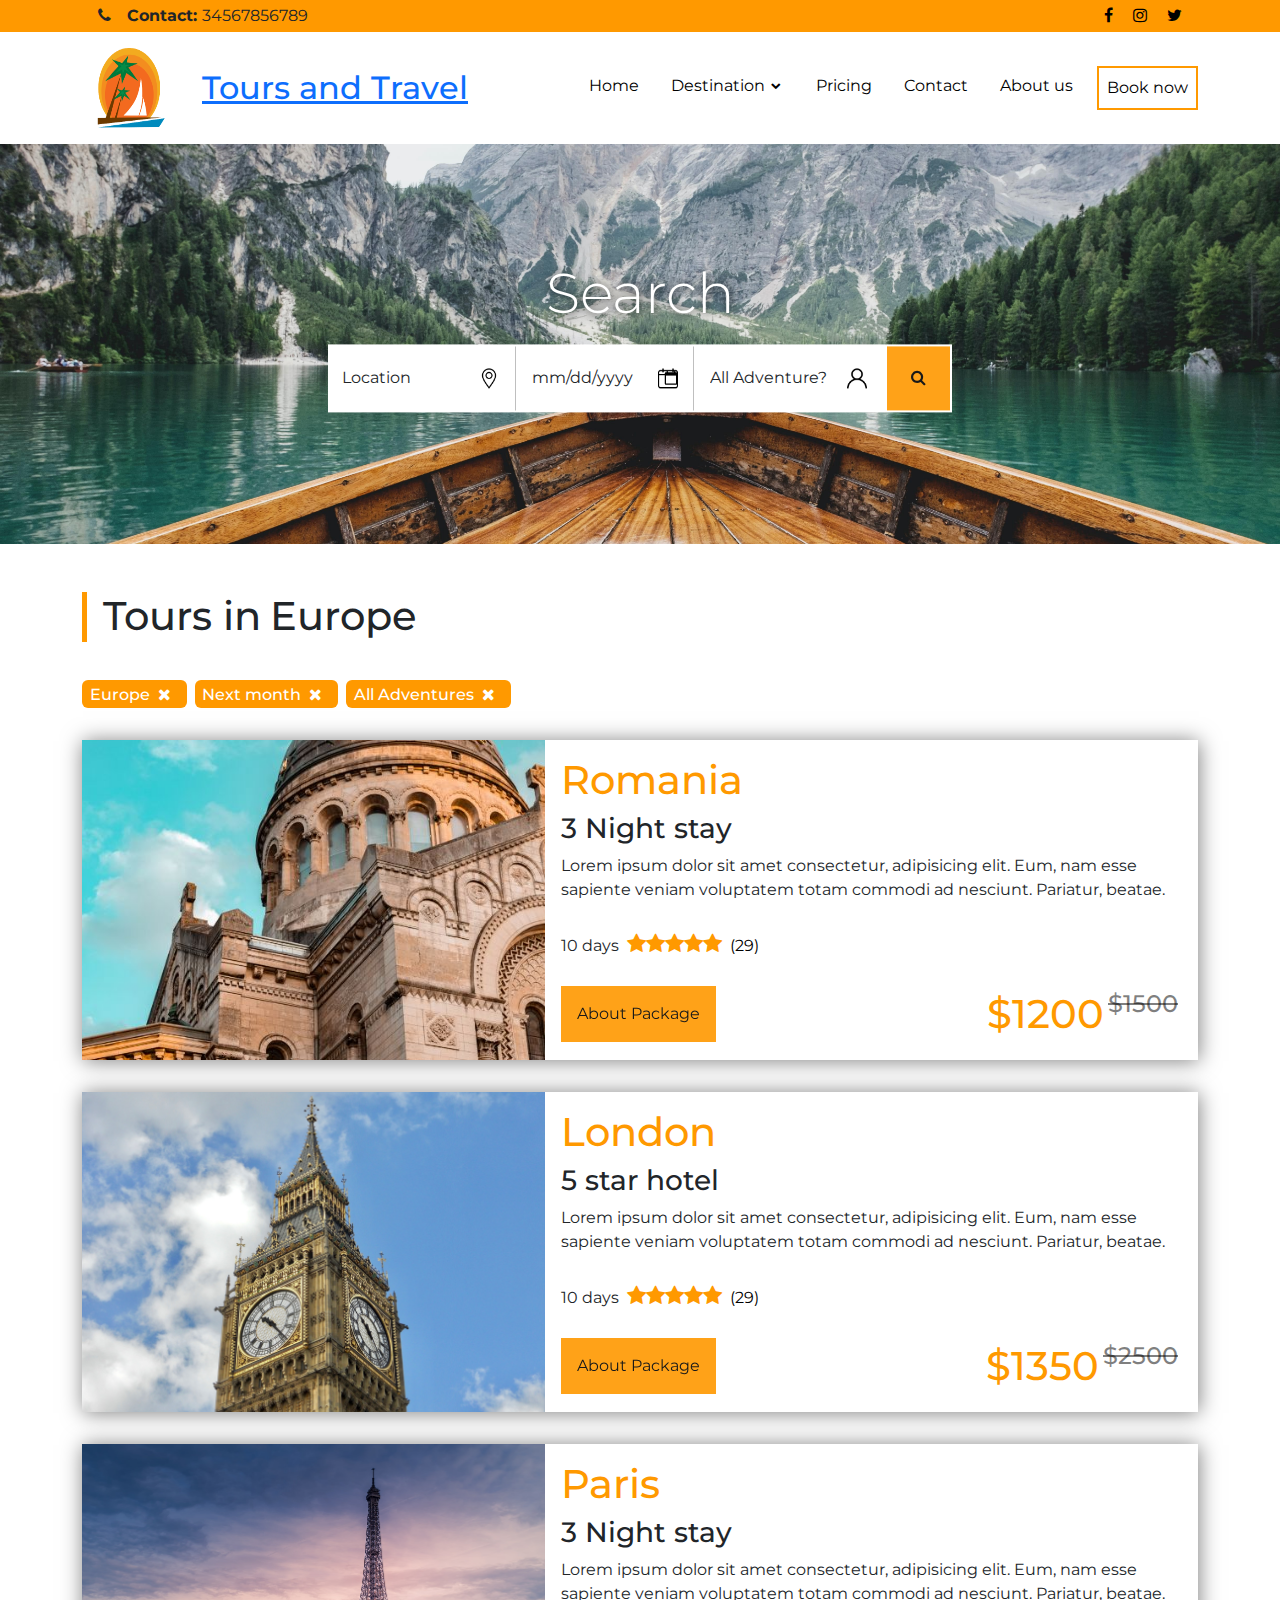
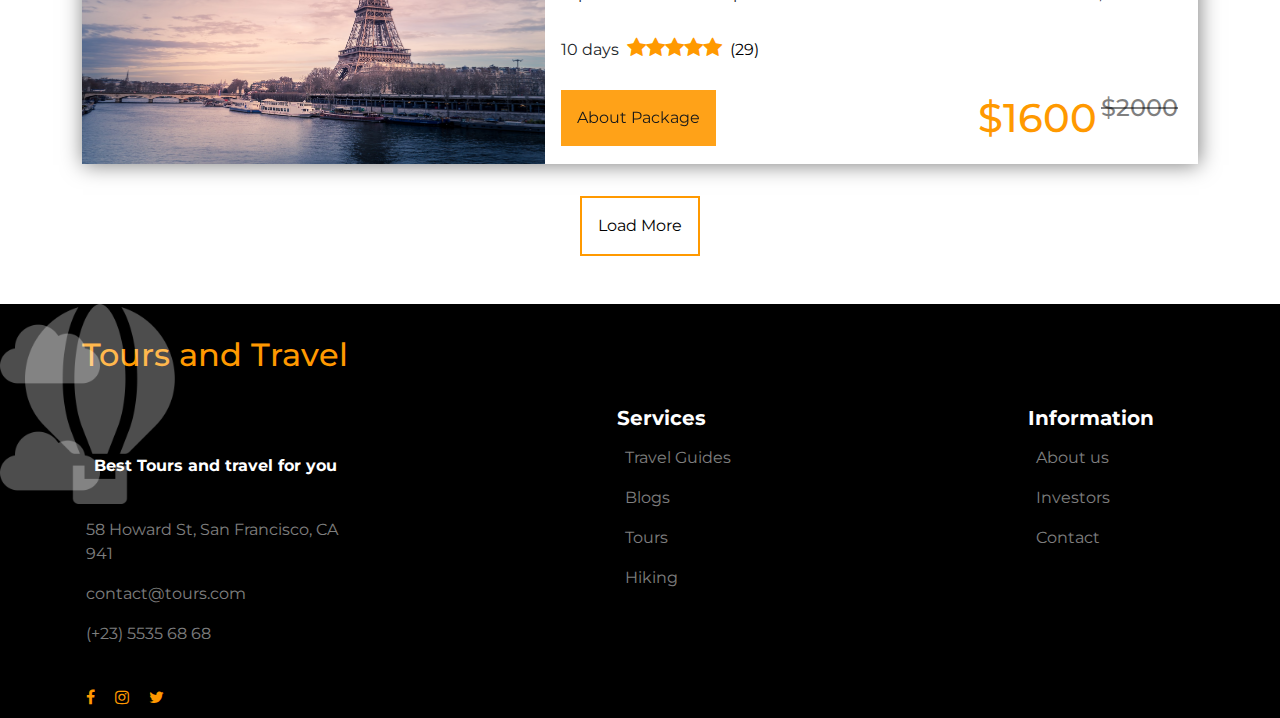
==== all-package.html @ d63fd233 "added all packages page" ====
<!DOCTYPE html>
<html lang="en">

    <head>
        <meta charset="UTF-8">
        <meta http-equiv="X-UA-Compatible" content="IE=edge">
        <meta name="viewport" content="width=device-width, initial-scale=1.0">
        <title>Tours and travel</title>
        <link rel="icon" type="favicon" href="./Images/Flaticons/tours.png">
        <link rel="stylesheet"
             href="https://cdnjs.cloudflare.com/ajax/libs/font-awesome/6.2.0/css/all.min.css"/>
        <!-- owl carousel css link -->
            <link rel="stylesheet" href="./external-libs/owl.carousel.min.css">
        <!-- owl carousel theme.css link -->
        <link rel="stylesheet" href="./external-libs/owl.theme.default.min.css">
        <script
            src="https://cdnjs.cloudflare.com/ajax/libs/jquery/3.6.1/jquery.min.js"></script>
        <script
            src="https://cdnjs.cloudflare.com/ajax/libs/OwlCarousel2/2.3.4/owl.carousel.min.js"
            integrity="sha512-bPs7Ae6pVvhOSiIcyUClR7/q2OAsRiovw4vAkX+zJbw3ShAeeqezq50RIIcIURq7Oa20rW2n2q+fyXBNcU9lrw=="
            crossorigin="anonymous"></script>
        <!-- Bootstrap -->
        <link
            href="https://cdn.jsdelivr.net/npm/bootstrap@5.1.3/dist/css/bootstrap.min.css"
            rel="stylesheet">
        <script
            src="https://cdn.jsdelivr.net/npm/bootstrap@5.1.3/dist/js/bootstrap.bundle.min.js"></script>
        <!-- Animate.css -->
        <link rel="stylesheet"
            href="https://cdnjs.cloudflare.com/ajax/libs/animate.css/4.1.1/animate.min.css"
            />
        <!-- CSS -->
        <link rel="stylesheet" href="style.css">
        <!-- JS -->
        <script defer src="js/app.js"></script>
        <script defer src="./js/animation-on-scroll.js"></script>
        <script defer src="./js/owl-carousel.js"></script>
    </head>

<body>
    

    <div class="banner">
        <div class="container p-1 ">
            <div class="d-flex justify-content-between ps-3 pe-3 ">
                <div class="d-flex">
                    <div class="alert_icon ps-2 pe-3 ">
                        <i class="fa fa-phone "></i>
                    </div>
                    <div><strong>Contact: </strong>34567856789</div>
                </div>
                <div class="social-icons">
                    <a href="#" class="fa fa-facebook"></a>
                    <a href="#" class="fa fa-instagram"></a>
                    <a href="#" class="fa fa-twitter"></a>
                </div>
            </div>
        </div>
    </div>
    
    <div class="container navigation">
        <nav class="navbar navbar-expand-lg navbar-light">

            <div class="navbar-brand mt-lg-0  d-flex ">
                <img src="./Images/Flaticons/tours.png" alt="" >
                <h2 class=" d-sm-block d-none m-4"><a href="./index.html" class="link">Tours and Travel</a></h2>
            </div>
            <button type="button" data-bs-toggle="collapse"
                data-bs-target="#navbarNav" class="Navbartoggler border-0
                bg-white m-3 me-0 d-block d-lg-none"
                aria-controls="navbarNav" aria-expanded="false"
                aria-label="Toggle navigation"><span
                    class="navbar-toggler-icon"></span></button>

            <div class="collapse navbar-collapse ms-4" id="navbarNav">
                <ul class="navbar-nav ">
                    <li class="nav-item ms-3 "><a href="index.html" class="
                            nav-link text-black ">Home</a></li>
                    <li class="nav-item ms-3 dropdown">
                        <a href="#" class=" nav-link text-black
                            dropdown-toggle" id="navbarDropdown"
                            role="button" data-bs-toggle="dropdown"
                            aria-expanded="false">Destination</a>
                        <ul class="dropdown-menu"
                            aria-labelledby="navbarDropdown">
                            <li><a href="#" class="dropdown-item">About</a></li>
                            <li><a href="#" class="dropdown-item">Services</a></li>
                            <li><a href="#" class="dropdown-item">Search</a></li>
                        </ul>
                    </li>
                    <li class="nav-item ms-3 "><a href="#" class=" nav-link
                            text-black ">Pricing</a></li>
                    <li class="nav-item ms-3"><a href="#" class=" nav-link
                            text-black ">Contact</a></li>
                    <li class="nav-item ms-3"><a href="#" class=" nav-link
                            text-black ">About us</a></li>
                    <li>
                        <button class="nav-item button-bordered button p-2 ms-3
                            d-lg-block d-none "> Book
                            now</button>
                    </li>
                </ul>
            </div>

        </nav>
    </div>


    <div class="hero-image package-search hover-line-item">
        <img src="./Images/Places/Asia-thai-lake.jpg" alt="">
        <div class="hero-text-wrapper country-title ">
            <h4 class="hero-text display-4 text-hover-line text-white text-center">Search</h4>
            <div class="search-box-wrapper  ms-2 me-2">
                <form>
                    <div class="form-group d-flex justify-content-center flex-column flex-md-row">
                        <select class="form-select form-control" type="text" name="location" id="location" placeholder="Where?"required>
                            <option value="1">Location</option>
                            <option value="2">Europe</option>
                            <option value="3">Asia</option>
                            <option value="4">North America</option>
                            <option value="5">South America</option>
                        </select>
                        <input type="date" name="tour-date" id="input\u\1-\u\1" class="form-control" value="" required="required" min="2022-10-17">
                        <select class="form-control form-select" name="tour-type" id="search-tour-type" required>
                           
                                <option value="1">All Adventure?</option>
                                <option value="2">Urban Tour</option>
                                <option value="3">Hiking</option>
                                <option value="4">Historic</option>
                            
                        </select>
                        <button title type="submit" class="button-simple"><i class="fa fa-search" aria-hidden="true"></i></button>
                    </div>
                </form>
            </div>
        </div>

    </div>

    <div class="section container">
            <div class="section-heading-wrapper justify-content-start">
                <div class="line"></div>
                <h1 class="text-start">Tours in&MediumSpace;<h1 id="location">Europe</h1></h1>
            </div>
            <div class="tags filters d-flex flex-sm-row justify-content-start gap-2 flex-column">
                <span class="badge d-flex">
                    <h6 class="mb-0">Europe</h6>
                    <button><i class="fa fa-close" aria-hidden="true"></i></button>
                </span>
                <span class="badge d-flex">
                    <h6 class="mb-0">Next month</h6>
                    <button><i class="fa fa-close" aria-hidden="true"></i></button>
                </span>
                <span class="badge d-flex" >
                    <h6 class="mb-0" >All Adventures</h6>
                    <button ><i class="fa fa-close" aria-hidden="true"></i></button>
                </span>
            </div>

            <div class="packages-list">
                <div class="package">
                    <div class="row ">
                        <div class="col-lg-5 img-wrapper">
                            <img src="./Images/Places/cathedral.jpg" alt="">
                        </div>
                        <div class="col-lg-7 d-flex justify-content-between flex-column search-package-content">

                                <h1 class="package-title">Romania</h1>
                                <h3 class="package-subheading">3 Night stay</h3>
                                <p class="package-text">Lorem ipsum dolor sit amet consectetur, adipisicing elit. Eum, nam esse sapiente
                                    veniam voluptatem totam commodi ad nesciunt. Pariatur, beatae.</p>

                                <div class="mt-3 d-flex align-baseline search-package-rating ">
                                    <p class="package-duration me-1">10 days</p>
                                    <div class="ms-1 stars text d-flex">
                                        <i class="fa fa-star " aria-hidden="true"></i>
                                        <i class="fa fa-star" aria-hidden="true"></i>
                                        <i class="fa fa-star" aria-hidden="true"></i>
                                        <i class="fa fa-star" aria-hidden="true"></i>
                                        <i class="fa fa-star" aria-hidden="true"></i>
                                        <p class="text-black ms-2">(29)</p>
                                    </div>
                                </div>

                                

                                <div class="d-flex justify-content-lg-between  align-items-center justify-content-center flex-column-reverse flex-lg-row">
                                    <button class="button-simple"><a   class="text-decoration-none text-black ">About Package</a></button>
                                    <div class="d-flex me-lg-3 price">
                                        <h1 class="package-price mt-3 mb-3">$1200</h1>
                                        <h4 class="package-old-price mt-3 mb-3 text-decoration-line-through ps-1 text-black-50 ">$1500</h4>
                                    </div>
                                </div>
            
                        </div>
                    </div>
                </div>
                <div class="package">
                    <div class="row">
                        <div class="col-lg-5 img-wrapper">
                            <img src="./Images/Places/big-ben (1).jpg" alt="">
                        </div>
                        <div class="col-lg-7 d-flex justify-content-between flex-column search-package-content">

                                <h1 class="package-title">London</h1>
                                <h3 class="package-subheading">5 star hotel</h3>
                                <p class="package-text">Lorem ipsum dolor sit amet consectetur, adipisicing elit. Eum, nam esse sapiente
                                    veniam voluptatem totam commodi ad nesciunt. Pariatur, beatae.</p>

                                <div class="mt-3 d-flex align-baseline search-package-rating">
                                    <p class="package-duration me-1">10 days</p>
                                    <div class="ms-1 stars text d-flex">
                                        <i class="fa fa-star " aria-hidden="true"></i>
                                        <i class="fa fa-star" aria-hidden="true"></i>
                                        <i class="fa fa-star" aria-hidden="true"></i>
                                        <i class="fa fa-star" aria-hidden="true"></i>
                                        <i class="fa fa-star" aria-hidden="true"></i>
                                        <p class="text-black ms-2">(29)</p>
                                    </div>
                                </div>

                                

                                <div class="d-flex justify-content-lg-between  align-items-center justify-content-center flex-column-reverse flex-lg-row">
                                    <button class="button-simple"><a   class="text-decoration-none text-black ">About Package</a></button>
                                    <div class="d-flex me-lg-3 price">
                                        <h1 class="package-price mt-3 mb-3">$1350</h1>
                                        <h4 class="package-old-price mt-3 mb-3 text-decoration-line-through ps-1 text-black-50 ">$2500</h4>
                                    </div>
                                </div>
                        </div>
                    </div>
                </div>
                <div class="package  ">
                    <div class="row">
                        <div class="col-lg-5 img-wrapper">
                            <img src="./Images/Places/paris.jpg" alt="">
                        </div>
                        <div class="col-lg-7 d-flex justify-content-between flex-column search-package-content">

                                <h1 class="package-title">Paris</h1>
                                <h3 class="package-subheading">3 Night stay</h3>
                                <p class="package-text">Lorem ipsum dolor sit amet consectetur, adipisicing elit. Eum, nam esse sapiente
                                    veniam voluptatem totam commodi ad nesciunt. Pariatur, beatae.</p>

                                <div class="mt-3 d-flex align-baseline search-package-rating">
                                    <p class="package-duration me-1">10 days</p>
                                    <div class="ms-1 stars text d-flex">
                                        <i class="fa fa-star " aria-hidden="true"></i>
                                        <i class="fa fa-star" aria-hidden="true"></i>
                                        <i class="fa fa-star" aria-hidden="true"></i>
                                        <i class="fa fa-star" aria-hidden="true"></i>
                                        <i class="fa fa-star" aria-hidden="true"></i>
                                        <p class="text-black ms-2">(29)</p>
                                    </div>
                                </div>

                                

                                
                                <div class="d-flex justify-content-lg-between  align-items-center justify-content-center flex-column-reverse flex-lg-row">
                                    <button class="button-simple"><a   class="text-decoration-none text-black ">About Package</a></button>
                                    <div class="d-flex me-lg-3 price">
                                        <h1 class="package-price mt-3 mb-3">$1600</h1>
                                        <h4 class="package-old-price mt-3 mb-3 text-decoration-line-through ps-1 text-black-50 ">$2000</h4>
                                    </div>
                                </div>
            
                        </div>
                    </div>
                </div>
            </div>

            <div class="d-flex justify-content-center"><button class="button-bordered p-3">Load More</button></div>
    </div>


    <div class="footer bg-black anim-holder">
        <img src="./Images/Flaticons/air-balloon.png" alt="" class="anim ballon">
        <img src="./Images/Flaticons/cloud.png" alt="" class="anim cloud-1">
        <img src="./Images/Flaticons/cloud.png" alt="" class="anim cloud-2">
        <div class="container">
            <div class="mt-lg-0 mt-4 d-flex p-3 ps-0">
                <h2 class=" website-title m-3 ms-0">Tours and Travel</h2>
            </div>
            <div>
                <div class="row justify-content-between ">
                    <div class="col-lg-3 p-2">
                        <img src="./img/flaticons/logo_light_.png" alt="">
                        <p class="text-white pt-3 ps-3"><strong>Best Tours and travel for you</strong></p>
                        <div class="pt-3 pb-3">
                            <ul>
                                <li class="contact-info text-white-50">58 Howard St, San Francisco, CA 941</li>
                                <li class="contact-info text-white-50">contact@tours.com</li>
                                <li class="contact-info text-white-50">(+23) 5535 68 68</li>
                            </ul>
                        </div>
                        <div class="social-icons">
                            <a href="#" class="fa fa-facebook"></a>
                            <a href="#" class="fa fa-instagram"></a>
                            <a href="#" class="fa fa-twitter"></a>
                        </div>
                    </div>
                    <div class="col-lg-2 text-white-50 ps-lg-4 pe-lg-3">

                        <h5 class="text-white list-1-title"><strong>Services</strong></h5>

                        <ul class="list-1">
                            <li>Travel Guides</li>
                            <li>Blogs</li>
                            <li>Tours</li>
                            <li>Hiking</li>
                        </ul>
                    </div>
                    <div class="col-lg-2 text-white-50 ps-lg-2 pe-lg-4 ">

                        <h5 class="text-white list-title"><strong>Information</strong></h5>
                        <li>About us</li>
                        <li>Investors</li>
                        <li>Contact</li>
                    </div>
                </div>

            </div>
        </div>
    </div>

</body>
</html>
---- style.css ----
@import url("https://cdnjs.cloudflare.com/ajax/libs/font-awesome/6.1.1/css/all.min.css");
@import url(https://cdnjs.cloudflare.com/ajax/libs/font-awesome/4.6.3/css/font-awesome.css);
@import url('https://fonts.googleapis.com/css2?family=Montserrat:ital,wght@0,100;0,200;0,300;0,500;0,600;0,700;0,800;0,900;1,100;1,200;1,300;1,400;1,500;1,600;1,700;1,800;1,900&display=swap');



:root {
    --main-color: #FF9900;
    --background-color: white;
    --accent-color: white;
    --shadow: rgba(0, 0, 0, 0.3);
    --box-shadow: rgba(0, 0, 0, 0.5);
    --secondary-color: #D9D9D9;
    --main-color-50: rgba(255, 153, 0, 0.5);
}

html {
    scroll-behavior: smooth;
    overflow-x: hidden;
}

body {
    background-color: var(--background-color);
    font-family: 'Montserrat';
    overflow-x: hidden;
}

body::-webkit-scrollbar {
    width: 0.50rem;

}

body::-webkit-scrollbar-track {
    background-color: rgb(48, 48, 48);
}

body::-webkit-scrollbar-thumb {
    background-color: var(--main-color);

}

/***** Animation on load *****/
@media(prefers-reduced-motion) {
    .show {
        animation: none;
    }
}

.hidden:not(.show) {
    opacity: 0;

}

.show {
    transition: opacity 1s linear;
    opacity: 1;
}

.show.fadeInLeft {
    animation: fadeInLeft 1s;
}

.show.fadeInRight {
    animation: fadeInRight 1s;
}

.show.fadeInUp {
    animation: fadeInUp 1s;
}

.show.fadeInDown {
    animation: fadeInDown 1s;
}


.delay-1 {
    animation-delay: 200ms !important;
}

.delay-2 {
    animation-delay: 400ms !important;
}

/***** End Animation on load *****/
/***** Multipurpose *****/

.hover-line-item .line {
    margin-right: 1rem;
    margin-inline: 0px;
    margin-right: 100%;
    height: 5px;
    background-color: var(--main-color);

}

.text-hover-line {

    text-shadow: 1px 1px 10px black;
    cursor: pointer;
}

.text-hover-line a {
    text-decoration: none;
    color: var(--accent-color);
}

.hover-line-item:hover .text-hover-line {
    text-shadow: none;
}

.hover-line-item:hover .line {
    animation: hover-line .5s ease-in-out 0s 1 forwards;
}



@keyframes hover-line {
    0% {
        margin-inline: 100%;
    }

    100% {
        margin-inline: 20%;
    }

}

.section {
    margin-bottom: 2rem;
    padding-top: 1rem;
    padding-bottom: 1rem;
}

.bg-second {
    background-color: var(--secondary-color);
}

.button-bordered {
    border-color: var(--main-color);
    border-style: solid;
    background-color: var(--background-color);
}

.button-bordered:hover {
    background-color: var(--main-color);
    box-shadow: 1px 1px 1px black;
    transition: all 50ms ease-in-out;
}

.button-bordered:active {
    box-shadow: none;
    transform: translate(1px, 1px);
}

.button-simple {
    padding: 1rem;
    border: none;
    background-color: var(--main-color);
    opacity: 0.9;
}

.button-simple:hover {
    transition: all 50ms ease-in-out;
    opacity: 1;
}

.button-simple:active {
    transform: translate(0px, 1px);
}
.button-simple.disabled:active{
    transform: none;
}
.button-simple.disabled{
    background-color: var(--main-color-50);
    cursor:auto;
}
.section-heading-wrapper {
    display: flex;
    padding: 1rem;
    margin: 1rem;
}

.section-heading-wrapper>.line {
    margin-right: 1rem;
    width: 5px;
    height: 50px;
    background-color: var(--main-color);

}

.section-heading-wrapper {
    padding-left: 0px;
    margin-left: 0px;
}

/***** End Multipurpose *****/

/***** Banner *****/
.banner {
    background-color: var(--main-color);
}

.banner p , .fa{
    cursor: pointer;
    margin-bottom: 0px;
}
.link{
    cursor: pointer;
    
}


.social-icons .fa {
    color: black;
    text-decoration: none;
    margin-inline: .5rem;
}

/***** End Banner *****/

/***** Navbar *****/

.navbar-brand img {
    width: 6rem;
}

.navbar-nav .active {
    color: var(--main-color) !important;
    font-weight: 600;
}


.navbar-nav .nav-item:hover:not(.active):not(.button) a{
    text-decoration: underline var(--main-color) 2px;
    font-weight: 600;
    text-decoration-color: var(--main-color);

}

.navbar-collapse {
    flex-grow: 0;
}

.navbar {
    justify-content: space-between;
}

.dropdown-toggle:hover .dropdown-menu {
    display: inline !important;
}

.dropdown-toggle::after {
    content: '\f078' !important;
    font: normal normal normal 10px/1 FontAwesome;
    border-top: none !important;
}

.dropdown-menu {
    border: white;
}

/***** End Navbar *****/

/***** Header Carousel *****/

.dropdown-menu {
    border-radius: 0px;
    box-shadow: 1px 1px 10px rgba(0, 0, 0, 0.322);
}

.testimonials .carousel-inner img,
.Header .carousel-item img {
    height: 360px;
    object-fit: cover;
    width: 100%;
}

.carousel-caption {
    text-shadow: 1px 1px 10px black;
}

.Header .carousel-indicators {
    justify-content: start;
}

.carousel-indicators button {
    width: 10px !important;
    height: 10px !important;
    border-radius: 50%;
}

.Carousel .carousel-caption {
    right: 0;
    bottom: 0;
    left: 0;
    top: 50%;
    transform: translateY(-50%);
}

.scroll-down {
    right: 0;
    bottom: 0;
    left: 0;
    animation: slideOutDown 1s infinite alternate;
    cursor: pointer;
}

.carousel-caption a {
    color: white;
    text-decoration: none;
}

/***** End Header Carousel *****/

/***** Gallery *****/

.Gallery .grid.wrapper {
    display: grid;
    grid-template-columns: 2fr, 1fr, 1fr;
    grid-template-rows: 2fr, 1fr, 1fr;
    grid-template-areas: "Content1 Content3 Content2"
        "Content1 Content4 Content4";
    gap: .5em;

}

.grid.wrapper .grid-item {
    position: relative;
    background-repeat: no-repeat;
    background-size: cover;
    background-position: center;
    background-blend-mode: normal;

}

.grid.wrapper .grid-item .text-hover-line {
    margin: auto;
    color: white;
}

.grid.wrapper .grid-item:hover {
    box-shadow: 1px 1px 10px var(--shadow);
    background-image: linear-gradient(to top, transparent, black);
}


.grid.wrapper .grid-item:nth-child(1) {
    height: 30rem;
    background-image: url(./Images/Places/usa-liberty.jpg);
    grid-area: Content1;
}

.grid.wrapper .grid-item:nth-child(1):hover {
    background-image: linear-gradient(to bottom, transparent, black), url(./Images/Places/usa-liberty.jpg);
}

.grid.wrapper .grid-item:nth-child(2) {
    background-image: url(./Images/Places/europe-netherlands.jpg);
    grid-area: Content2;
}

.grid.wrapper .grid-item:nth-child(2):hover {
    background-image: linear-gradient(to bottom, transparent, black), url(./Images/Places/europe-netherlands.jpg);
}

.grid.wrapper .grid-item:nth-child(3) {
    background-image: url(./Images/Places/china.jpg);
    grid-area: Content3;
}

.grid.wrapper .grid-item:nth-child(3):hover {
    background-image: linear-gradient(to bottom, transparent, black), url(./Images/Places/china.jpg);
}

.grid.wrapper .grid-item:nth-child(4) {
    background-image: url(./Images/Places/egypt-giza.jpg);
    grid-area: Content4;
}

.grid.wrapper .grid-item:nth-child(4):hover {
    background-image: linear-gradient(to bottom, transparent, black), url(./Images/Places/egypt-giza.jpg);
}

@media (max-width : 600px) {
    .grid.wrapper {
        grid-template-areas: "Content1"
            "Content2"
            "Content3"
            "Content4" !important;
    }

    .grid.wrapper .grid-item {
        height: 20rem;
    }
}

/***** End Gallery *****/

/***** Customer Service *****/
.customer-support {
    position: relative;
}

.persons-images .img-wrapper img {
    border-radius: 50%;
    width: 100px;
    height: 100px;
    filter: grayscale(100%);
    box-shadow: 1px 1px 10px var(--shadow);
    object-fit: cover;
}

.persons-images .img-wrapper:nth-child(1) {
    left: 0px;
}

.persons-images .img-wrapper:nth-child(2) {
    left: 60px;
}

.persons-images .img-wrapper:nth-child(3) {
    left: 120px;
}

.persons-images .img-wrapper:nth-child(4) {
    left: 180px;
}

.persons-images {
    height: 130px;
}

.r-wrapper {
    left: 35%;
}

@media (max-width:500px) {
    .r-wrapper {
        left: 0%;
    }
}

.customer-support .image-wrapper img {
    position: absolute;
    width: inherit;
    height: 100px;
    opacity: 0.5;
    bottom: 0;
    animation: train-anim 10s infinite;
}


@keyframes train-anim {

    0% {
        left: 0%;
    }

    100% {
        left: 100%;
    }

}

/***** End Customer Service *****/

/***** testimonials *****/

.testimonials .carousel-item.active {
    display: flex;
    justify-content: center;
    padding: auto;
}

.testimonials .carousel-caption {
    position: initial;
    margin-top: auto;
    margin-bottom: auto;
    padding-top: 3rem;

}

.testimonials .carousel-caption h5 {
    padding-inline: 10rem;
    margin: auto;
    text-align: center;
    text-shadow: none;
    color: black;
    font-weight: 300;
}

.testimonials .carousel-caption h4 {
    color: black;
    margin: 1rem;
    font-weight: normal;
    text-shadow: none;
}

.testimonials .carousel-caption .tour-name {
    color: var(--main-color);
    margin: 1rem;
    font-weight: normal;
}

@media (max-width:600px) {
    .testimonials .carousel-caption h5 {
        padding-inline: 1rem;
    }

    .testimonials .carousel-caption .tour-name {

        text-shadow: 1px 1px 10px var(--shadow);
    }
}

.testimonials .carousel-inner {
    background-image: url(./Images/Places/mountains.jpg), linear-gradient(to top, transparent 1%, var(--background-color) 80%);
    position: relative;
    background-repeat: no-repeat;
    background-size: cover;
    background-position: center;
    height: 30rem;
    background-blend-mode: color;

}

.testimonials .carousel-control-prev .fa,
.testimonials .carousel-control-next .fa {
    color: var(--main-color) !important;
    font-size: 50px;
    opacity: 0.7;
}

.testimonials .carousel-control-prev .fa:hover,
.testimonials .carousel-control-next .fa:hover {
    opacity: 1;
}

/***** End testimonials *****/

/***** Qualities *****/
.Qualities img {
    margin: 1rem;
    width: 70px;
    height: inherit;
}

.Qualities .item:hover h5 {
    color: var(--main-color);
}

.Qualities .item:hover img {
    scale: 1.2;
}

.Qualities .text-wrapper h5 {
    font-weight: 600;
}

/***** End Qualities *****/


/***** Points *****/

.points .sub-image img {
    width: 20rem;
    height: inherit;
}

.points .offering-points li {
    list-style-type: none;
    margin-top: .5em;
    margin-bottom: .5em;
}

.offering-points div {
    display: flex;
    flex-direction: row;
}

.points .offering-points li:hover {
    color: var(--main-color);
}

.points .offering-points .fa {
    color: var(--main-color);
    padding: 1rem;
    padding-inline: .5rem;


}

.points .column-wrapper .grid-item {
    margin-inline: 2rem;
    margin: .5rem;
    padding: 1rem;
    height: 15rem;
    width: auto;
    position: relative;
    background-repeat: no-repeat;
    background-size: cover;
    background-position: center;
    color: white;
}

.points .column-wrapper .grid-item:hover {
    box-shadow: 1px 1px 10px var(--box-shadow);
    background-position: center;
    background-size: cover;
}

.points .column-wrapper .grid-item:nth-child(1) {
    background-image: url(./Images/Places/hiking-mountains.jpg);
}

.points .column-wrapper .grid-item:nth-child(1):hover {
    background-image: linear-gradient(to bottom, transparent, black), url(./Images/Places/hiking-mountains.jpg);
}

.points .column-wrapper .grid-item:nth-child(2) {
    background-image: url(./Images/Places/urban-city.jpg);
}

.points .column-wrapper .grid-item:nth-child(2):hover {
    background-image: linear-gradient(to bottom, transparent, black), url(./Images/Places/urban-city.jpg);
}


/***** End Points  *****/

/***** Newsletter *****/

.newsletter {
    position: relative;
}

.newsletter .email-form {
    padding: 1rem;
    border: white;
    border-radius: 0px;
}

.newsletter .button-simple {
    padding: .5rem;
}

.newsletter .image-wrapper img {
    position: absolute;
    width: 50px;
    height: 50px;
    opacity: 0.5;
    animation: plane-anim 10s forwards infinite;
    rotate: -20deg;
}

@keyframes plane-anim {
    0% {
        top: 70%;
        left: 0%;
    }

    100% {
        top: 0%;
        left: 100%;
    }
}

/***** End Newsletter *****/

/***** carousel-1 *****/
.carousel-stage {
    overflow: hidden;
}

.owl-one .item {
    background-color: #FF9900;
    height: 25rem;
    margin: 1rem;
    background-position: center;
    background-repeat: no-repeat;
    background-size: cover;
    color: white;

}

.owl-one .item .text-wrapper {
    margin: auto 0;
    padding: 1rem;
}

.owl-one .item:hover {
    box-shadow: 1px 1px 10px var(--box-shadow);
}


.owl-one .item {
    background-size: 0%, cover;
}

.owl-one .item:hover {
    background-size: cover, cover;
}

.owl-one .item.one {
    background-image: linear-gradient(to bottom, transparent, black), url(./Images/Places/india-tajmahal.jpg);
}

.owl-one .item.two {
    background-image: linear-gradient(to bottom, transparent, black), url(./Images/Places/turkey-hagia-sophia.jpg);
}

.owl-one .item.three {
    background-image: linear-gradient(to bottom, transparent, black), url(./Images/Places/big-ben.jpg);
}

.owl-one .item.four {
    background-image: linear-gradient(to bottom, transparent, black), url(./Images/Places/Hawaii.jpg);
}

.owl-nav {
    display: flex;
    justify-content: center;
}

.owl-carousel .owl-nav .owl-prev,
.owl-next {
    border: 2px solid var(--main-color) !important;
    margin: 1rem !important;
    width: 60px;
    height: fit-content;
    opacity: 0.9 !important;
    width: 4.5rem !important;
    padding-bottom: .5em !important;
}

.owl-nav span {
    font-size: 40px;
    color: var(--main-color);
}


.owl-next:hover,
.owl-prev:hover {
    background-color: var(--main-color) !important;
    transition: all 50ms ease-in-out;
    opacity: 1 !important;
    box-shadow: 1px 1px 5px var(--box-shadow);
}

.owl-next:hover span,
.owl-prev:hover span {
    color: white !important;
}

.owl-next:active,
.owl-prev:active {
    transform: translate(0px, 1px);
    box-shadow: none;
}


/***** End carousel-1 *****/


/***** footer *****/
.footer {
    position: relative;
    overflow: hidden;
}

.footer .website-title,
.footer .social-icons .fa {
    color: var(--main-color) !important;
}

.footer li {
    padding: .5rem;
    list-style: none outside;
}

.footer ul {
    padding-left: 0px;
}

.footer li:hover {
    color: var(--main-color);
}

.footer .anim {
    position: absolute;
    filter: invert(100%);
    opacity: 0.3;
    z-index: 100;
    width: 100px;
}

.footer .cloud-1 {
    bottom: 50%;
    animation: cloud 30s linear infinite forwards;
}

.footer .cloud-2 {
    animation: cloud 30s linear infinite reverse;
}

.footer .ballon {
    width: 200px;
    animation: ballon linear 30s infinite forwards;
}


@keyframes ballon {
    0% {
        top: 110%;
    }

    100% {
        top: -50%;
    }
}

@keyframes cloud {
    0% {
        left: -10%;
    }

    100% {
        left: 110%;
    }
}

.anim-holder {
    overflow: hidden;
}

.form-control:focus , .form-check-input:focus  {
    border-color: var(--main-color);
    box-shadow: 0 0 0 .25rem var(--main-color-50);
}
.form-check-input:checked {
    background-color:var(--main-color);
    border-color: var(--main-color);
  }

.list-1 li:hover .list-1-title {
    text-decoration: underline var(--main-color);
}

/***** End footer *****/
@media screen and (width >=768px) {
    .Header .carousel-item img {
        height: 500px;
        object-fit: cover;
    }
}

/***** page-country *****/
.hero-image {
    position: relative;
    width: auto;
    height: 250px;
}

@media (max-width: 500px) {
    .hero-image {
        height: max-content;
    }
}

.hero-image img {
    width: 100%;
    height: 100%;
    object-fit: cover;
    box-shadow: 0px 0px 200px rgb(0, 0, 0, 0.9) inset;
    border: none;
}

.hero-text-wrapper {
    position: absolute;
    top: 50%;
    left: 50%;
    transform: translate(-50%, -50%);
    margin: auto;
    color: white;
}

.hover-line-item:hover .hero-text {
    text-shadow: 1px 1px 10px black;
}

.country-gallery .carousel-item img {
    width: 300px;
    height: 500px;
    object-fit: cover;
}

.travelling-types .grid-wrapper {
    display: grid;
    gap: 1rem;
    grid-template-areas: "Content1 Content3 Content4"
        "Content2 Content3 Content4";
    grid-template-columns: 1.3fr 1fr 1fr;
}

.travelling-types .grid-wrapper .grid-item {
    background-color: #FF9900;
    background-size: 0%, cover;
    background-position: center;

}

.travelling-types .grid-wrapper .grid-item:hover {
    box-shadow: 1px 1px 10px var(--box-shadow);
    background-size: cover, cover;
}

.travelling-types .grid-wrapper .grid-item:nth-child(1) {
    background-image: linear-gradient(to bottom, transparent, black), url(./Images/Places/hiking-mountains.jpg);
    grid-area: Content1;
}

.travelling-types .grid-wrapper .grid-item:nth-child(2) {
    background-image: linear-gradient(to bottom, transparent, black), url(./Images/Places/urban-city-2.jpg);
    grid-area: Content2;
}

.travelling-types .grid-wrapper .grid-item:nth-child(3) {
    background-image: linear-gradient(to bottom, transparent, black), url(./Images/Places/people-walking.jpg);
    grid-area: Content3;
}

.travelling-types .grid-wrapper .grid-item:nth-child(4) {
    background-image: linear-gradient(to bottom, transparent, black), url(./Images/Places/greece-bulding.jpg);
    grid-area: Content4;
    height: 30rem;
}


@media (max-width:1000px) {
    .travelling-types .grid-wrapper {
        grid-template-areas: "Content1"
            "Content2"
            "Content3"
            "Content4";
        grid-template-columns: auto;
    }

    .travelling-types .grid-wrapper .grid-item {
        height: 20rem;
    }
}


.packages .package {
    background-color: #FF9900;
    width: 18rem;
    height: 20rem;
    position: relative;
    color: white;
    background-size: 0%, cover;
    background-position: center;

}

.packages .package .package-inner {
    position: relative;
    overflow: hidden;
    width: 100%;
    height: 100%;
}

.packages .text {
    text-shadow: 1px 1px 10px black;
}


.packages .package.one {
    background-image: linear-gradient(to bottom, transparent, black), url(./Images/Places/hotel-lobby.jpg);
}

.packages .package.two {
    background-image: linear-gradient(to bottom, transparent, black), url(./Images/Places/hotel-lobby-2.jpg);
}

.packages .package.three {
    background-image: linear-gradient(to bottom, transparent, black), url(./Images/Places/usa-images/huper-by-joshua-earle-lWYUA42UmL8-unsplash.jpg);
}

.packages .package:hover {
    box-shadow: 1px 1px 10px var(--box-shadow);
    background-size: cover, cover;
}

.package .price {
    color: white;
    transition: color 1s;
}

.stars {
    color: var(--main-color);
}


@media (hover:hover) {
    .packages .package:hover .package-content {
        margin-top: 40% !important;
        transition: all 1s;
    }

    .package .package-content {
        position: absolute;
        margin-top: 65% !important;
        transition: all 1s;
    }

}


.package .package-content {
    position: absolute;
    margin-top: 40%;
    transition: all 1s;
}


.packages .package:hover .price {
    color: var(--main-color);
    transition: color 1s;
}


.package .badge {
    position: absolute;
    background-color: var(--main-color);
    left: 85%;
    top: -3%;
}

.package:hover .badge {
    box-shadow: 1px 1px 10px var(--box-shadow);
}

.badge{
    background-color: var(--main-color);
    color: white;
}
.link a {
    color: white;
    text-decoration: none;
}




/***** End page-country *****/

/***** page-package *****/
.package-title {
    color: var(--main-color);
}

.package-header .tag-holder .badge {
    background-color: var(--secondary-color) !important;
}

.stars .fa {
    width: max-content;
    height: min-content;
    font-size: 1.3rem;
}

.mapouter,
.gmap_canvas {
    width: 100% !important;
}

.package-gallery .carousel.slide {
    height: 100%;
}

.package-gallery .carousel-item img {
    height: 30rem;
    object-fit: cover;
}


.accordion .card {
    margin: 1rem;
    background-color: var(--background-color);
    border: none;
    border-bottom: 2px solid var(--main-color);

}


.accordion .card .card-header {
    border: none;
}

.accordion .card .card-header .btn:focus {
    box-shadow: none;
}


.popular-places .item.one {
    background-image: linear-gradient(to bottom, transparent, black), url(./Images/Places/usa-images/grand\ canyon.jpg);
}

.popular-places .item.two {
    background-image: linear-gradient(to bottom, transparent, black), url(./Images/Places/usa-images/honollulu.jpg);
}

.popular-places .item.three {
    background-image: linear-gradient(to bottom, transparent, black), url(./Images/Places/usa-images/mavi.jpg);
}

.popular-places .item.four {
    background-image: linear-gradient(to bottom, transparent, black), url(./Images/Places/usa-images/yellow\ stone\ park.jpg);
}

.popular-places .text-hover-line {
    margin-top: auto !important;
    margin-bottom: 0 !important;

}

.popup {
    display: none;
    position: fixed;
    left: 50%;
    top: 40%;
    transform: translate(-50%, -50%);
    z-index: 200;
    width: 90%;
    height: max-content;
    overflow: auto;
    background-color: var(--main-color-50);
    opacity: 1;
    overflow: hidden;
}

.loading-bg {
    opacity: 0.8;
    background-color: white;
    position: fixed;
    width: 100%;
    height: 100%;
    top: 0;
    left: 0;
    display: none;
    z-index: 100;
}

#body {
    height: 100%;
    overflow: hidden;
}

.close-popupbutton {
    margin-inline: 2rem;
    color:white;
    font-size: 2rem;
    background-color: rgb(255, 255, 255 , 0);
    border: 0px solid black;
    opacity: 1;
}

.close-popupbutton:active {
    color: var(--main-color);
}

.popup .img-wrapper {
    object-fit: cover;
    height: 200%;
}

.popup .img-wrapper img {
    width: 100%;
    object-fit: cover;
}

.places-popup-title {
    margin: 1rem;
    margin-left: 0rem;
}


/***** End page-package *****/


/***** Booking *****/
.heading .text-wrapper h1 {
    margin: 1rem;
    margin-bottom: 0rem;
    text-shadow: none;
}


 .form-group{
    margin-block: 1rem;
 }

.form-group input , .form-group select , .form-group textarea{
    border-radius: 0px !important;
    border: none;
    margin-inline: 2px;
}


.popup2{
    display:none;
    position: fixed;
    top: 50%;
    left:50%;
    transform: translate(-50% , -50%);
    width: 90%;
    height: 90%;
    z-index:200;
    background-color: var(--main-color-50);
    overflow-y: scroll;
    overflow-x: hidden;
}



/***** End Booking *****/

/***** search page *****/
.search-box-wrapper .form-control{
    margin:2px;
    height: 4rem;
    border-right: rgb(128, 128, 128 , 0.5) solid 1px;
    background-size: 20px;
    background-repeat: no-repeat;
    background-position: 90% ;

}

.search-box-wrapper .form-control:nth-child(1){
    background-image: url(./Images/Flaticons/location.png);
}

.search-box-wrapper .form-control:nth-child(2){
    background-image: url(./Images/Flaticons/calendar.png);
}

.search-box-wrapper .form-control:nth-child(3){
    background-image: url(./Images/Flaticons/user.png);
}

.search-box-wrapper .form-control:focus{
    border-color:none;
    box-shadow: none;
  }

.search-box-wrapper{
    background-color: white;
}
.search-box-wrapper button{
    margin:2px;
    height: 4rem;
    width: 10rem;
}

.search-box-wrapper select[name = "tour-type"]{
    border-right: none;
}

.badge{
    background-color: var(--main-color);
    color: white;
    width: max-content;
}

.badge .fa{
    font-size: medium;
    padding-inline: 2px;
    margin-bottom: none ;
    color: white;
}

.badge button{
    background-color: var(--main-color);
    border:solid 0px;
}

.badge a{
    text-decoration: none;
}



.packages-list .package{
    margin-block: 2rem;
    height: 20rem;
    box-shadow: 1px 1px 20px var(--box-shadow);
    overflow: hidden;
}
.packages-list .package .img-wrapper img{
    object-fit: cover;
    width: 100%;
    height: 20rem;
    padding: 0px;
    
}

.packages-list .package .row{
    height: 20rem;
}
@media (max-width:768px){
    .search-box-wrapper .form-control{
        border: none;
        width: 15rem;
    }
    .search-box-wrapper button{
        width: 15rem;
    }

}
@media (max-width:1000px){
    .packages-list .package .img-wrapper img{
        height: 10rem;
    }
    .packages-list .package{
        height: max-content;
    }

    .packages-list .package .row{
        height: max-content;
    }
    .search-package-content{
       text-align: center;
    
    }
    
    .search-package-rating{
        align-self: center;
    }

    .packages-list .package button{
      width: 50%;
    }
    
}

.search-package-content{
    padding: 1rem;

}
.packages-list .package button , .packages-list .package .price{
    margin-bottom: 3rem;
}


.packages-list .package .img-wrapper {
    object-fit: cover;
    padding: 0px;
}
.package-price{
    color: var(--main-color);
}

.hero-image.package-search{
    height: 400px;
}
/***** End search page *****/
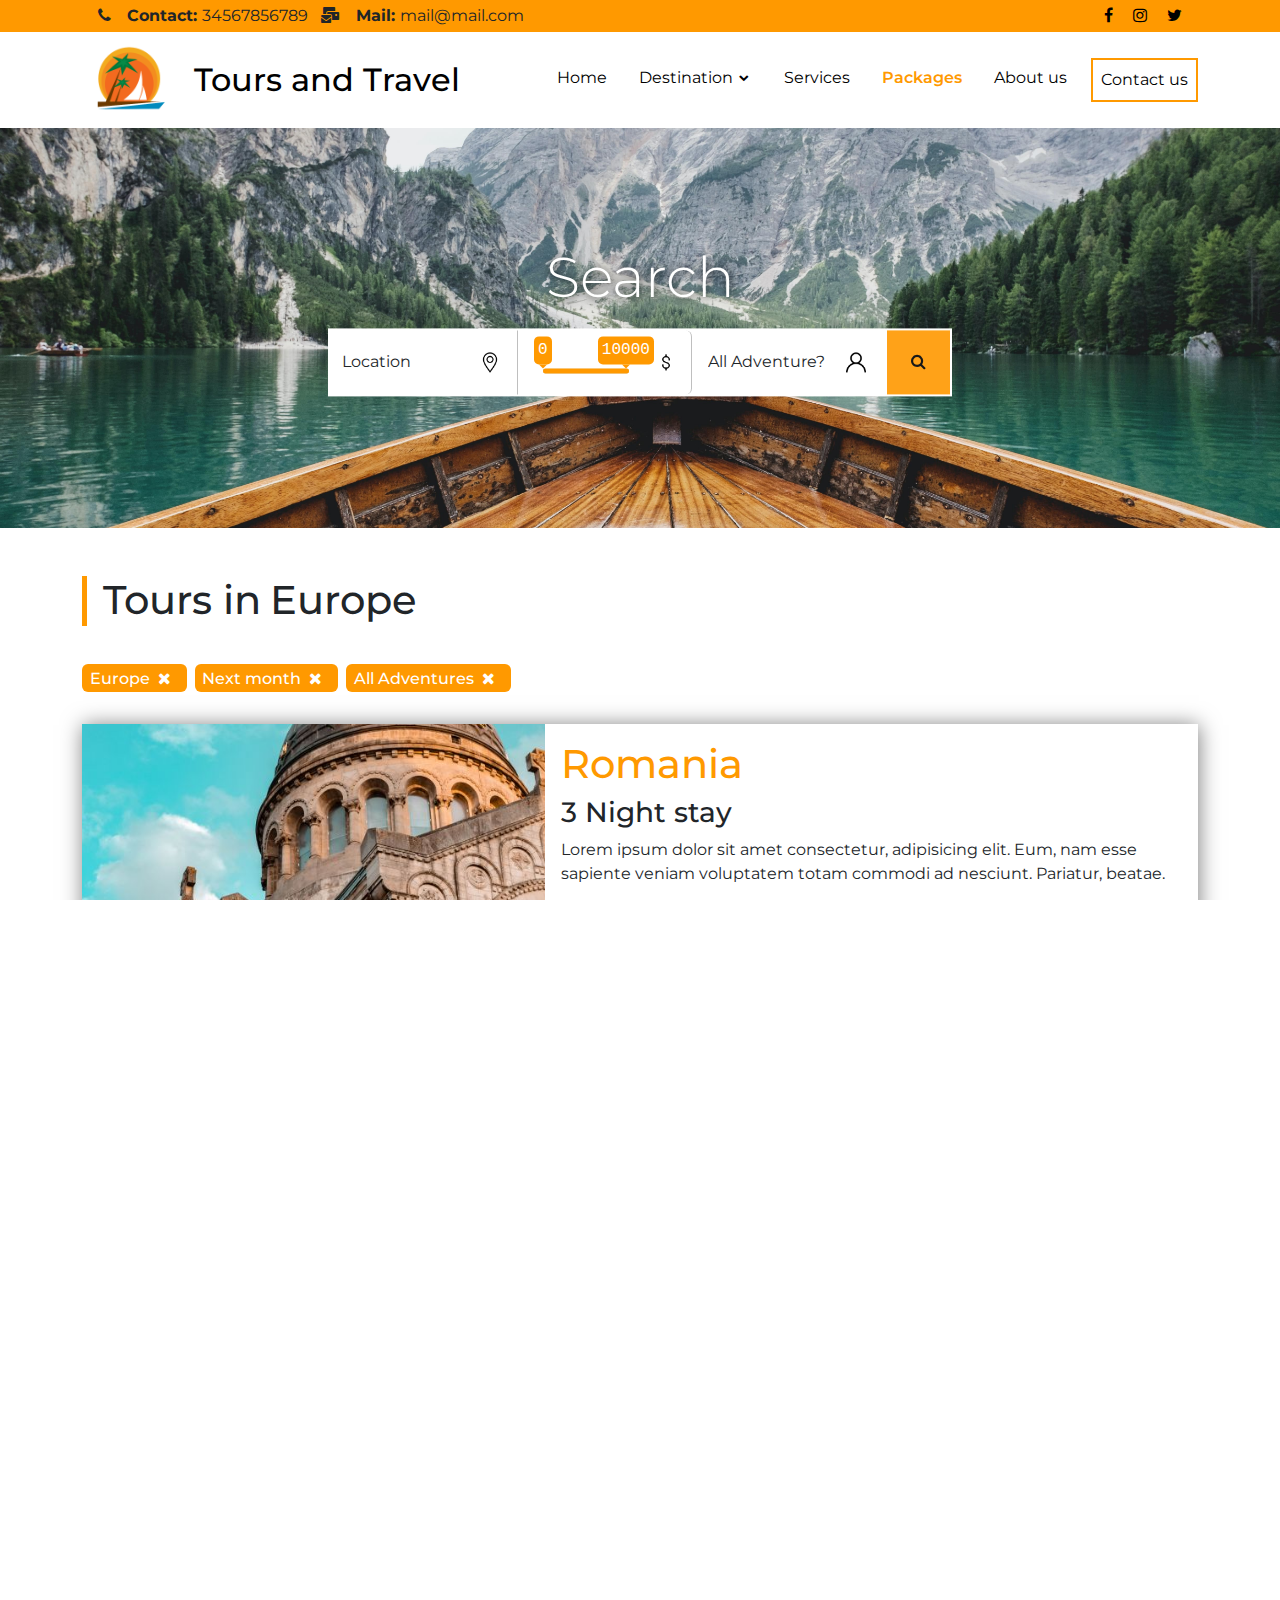
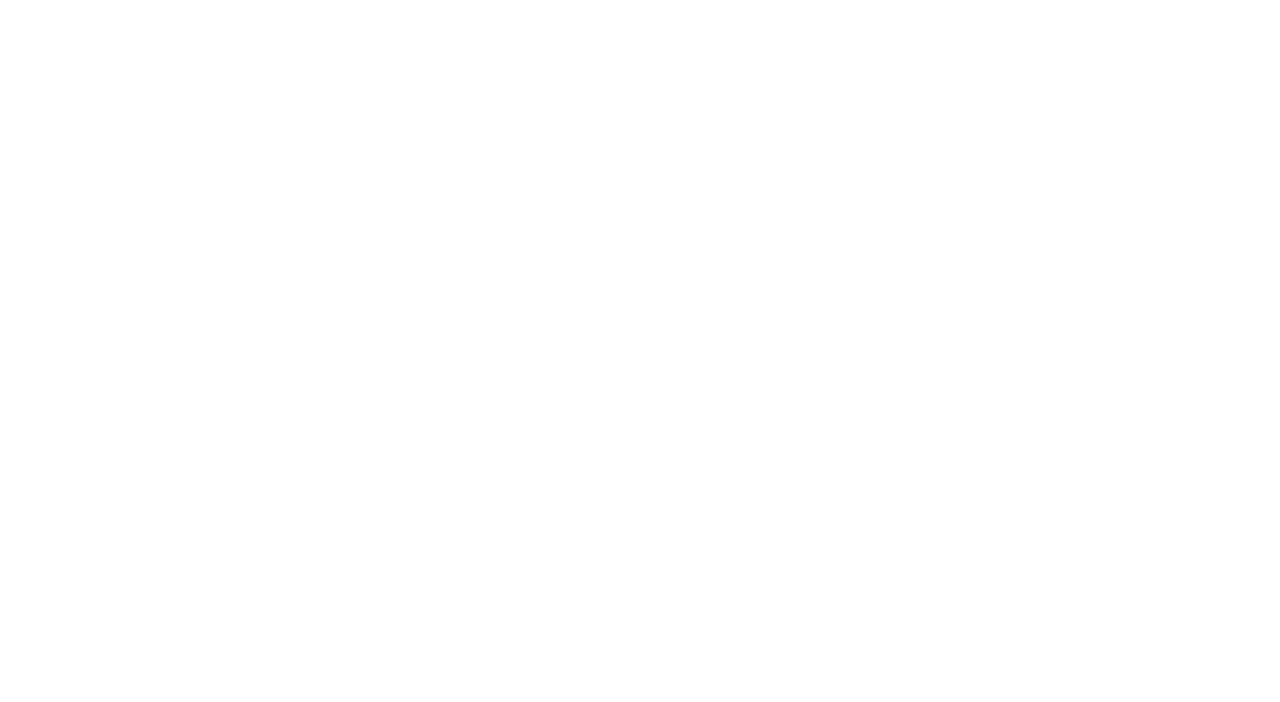
==== commit e1b71378: "minor changes" ====
--- a/all-package.html
+++ b/all-package.html
@@ -29,27 +29,38 @@
         <link rel="stylesheet"
             href="https://cdnjs.cloudflare.com/ajax/libs/animate.css/4.1.1/animate.min.css"
             />
+        <!-- Range picker css  -->
+        <link rel="stylesheet" href="./external-libs/range-picker.min.css" type="text/css" charset="utf-8" />
+        <!-- Range picker js -->
+        <script src="./external-libs/range_picker.min.js" type="text/javascript" charset="utf-8"></script>
         <!-- CSS -->
         <link rel="stylesheet" href="style.css">
         <!-- JS -->
         <script defer src="js/app.js"></script>
         <script defer src="./js/animation-on-scroll.js"></script>
-        <script defer src="./js/owl-carousel.js"></script>
+        <script defer src="rangepicker.js"></script>
+
     </head>
 
 <body>
     
-
-    <div class="banner">
+    <div class="banner d-none d-sm-block" id="top">
         <div class="container p-1 ">
-            <div class="d-flex justify-content-between ps-3 pe-3 ">
+            <div class="d-flex justify-content-between ps-md-3 pe-md-3 flex-column flex-md-row ">
                 <div class="d-flex">
                     <div class="alert_icon ps-2 pe-3 ">
                         <i class="fa fa-phone "></i>
                     </div>
-                    <div><strong>Contact: </strong>34567856789</div>
-                </div>
-                <div class="social-icons">
+                    <p><strong>Contact: </strong>34567856789</p>
+                    <div class="d-flex ms-1">
+                        <div class="alert_icon ps-2 pe-3 ">
+                           <i class="fa fa-mail-bulk   "></i>
+                        </div>
+                        <p><strong>Mail: </strong>mail@mail.com</p>
+                    </div>
+                </div>
+
+                <div class="social-icons text-center">
                     <a href="#" class="fa fa-facebook"></a>
                     <a href="#" class="fa fa-instagram"></a>
                     <a href="#" class="fa fa-twitter"></a>
@@ -57,13 +68,12 @@
             </div>
         </div>
     </div>
-    
+
     <div class="container navigation">
         <nav class="navbar navbar-expand-lg navbar-light">
-
-            <div class="navbar-brand mt-lg-0  d-flex ">
-                <img src="./Images/Flaticons/tours.png" alt="" >
-                <h2 class=" d-sm-block d-none m-4"><a href="./index.html" class="link">Tours and Travel</a></h2>
+            <div class="navbar-brand mt-lg-0 mt-0 d-flex ">
+                <a href="./index.html"><img src="./Images/Flaticons/tours.png" alt=""></a>
+                <h2 class="m-3 d-sm-block d-none link "><a href="./index.html" class="text-black">Tours and Travel</a></h2>
             </div>
             <button type="button" data-bs-toggle="collapse"
                 data-bs-target="#navbarNav" class="Navbartoggler border-0
@@ -71,10 +81,9 @@
                 aria-controls="navbarNav" aria-expanded="false"
                 aria-label="Toggle navigation"><span
                     class="navbar-toggler-icon"></span></button>
-
             <div class="collapse navbar-collapse ms-4" id="navbarNav">
                 <ul class="navbar-nav ">
-                    <li class="nav-item ms-3 "><a href="index.html" class="
+                    <li class="nav-item ms-3 "><a href="./index.html" class="
                             nav-link text-black ">Home</a></li>
                     <li class="nav-item ms-3 dropdown">
                         <a href="#" class=" nav-link text-black
@@ -83,28 +92,30 @@
                             aria-expanded="false">Destination</a>
                         <ul class="dropdown-menu"
                             aria-labelledby="navbarDropdown">
-                            <li><a href="#" class="dropdown-item">About</a></li>
-                            <li><a href="#" class="dropdown-item">Services</a></li>
-                            <li><a href="#" class="dropdown-item">Search</a></li>
+                            <li><a href="./country.html" class="dropdown-item">USA</a></li>
+                            <li><a href="#" class="dropdown-item">Europe</a></li>
+                            <li><a href="#" class="dropdown-item">Asia</a></li>
+                            <li><a href="#" class="dropdown-item">Americas</a></li>
+                            <li><a href="#" class="dropdown-item">Asia</a></li>
+                            <li><a href="#" class="dropdown-item">Africa</a></li>
                         </ul>
                     </li>
-                    <li class="nav-item ms-3 "><a href="#" class=" nav-link
-                            text-black ">Pricing</a></li>
-                    <li class="nav-item ms-3"><a href="#" class=" nav-link
-                            text-black ">Contact</a></li>
-                    <li class="nav-item ms-3"><a href="#" class=" nav-link
-                            text-black ">About us</a></li>
+                    <li class="nav-item ms-3"><a href="./services.html" class=" nav-link
+                            text-black ">Services</a></li>
+                            <li class="nav-item ms-3 active pb-0 link"><a  href="./all-package.html" class=" nav-link
+                                text-black ">Packages</a></li>
+                                <li class="nav-item ms-3"><a href="./about-us.html" class=" nav-link
+                                    text-black ">About us</a></li>
                     <li>
-                        <button class="nav-item button-bordered button p-2 ms-3
-                            d-lg-block d-none "> Book
-                            now</button>
+                        <a href="./contact.html" class="text-decoration-none">
+                            <button class="nav-item button-bordered button p-2 ms-3
+                                d-lg-block d-none" >Contact us</button>
+                        </a>
                     </li>
                 </ul>
             </div>
-
         </nav>
     </div>
-
 
     <div class="hero-image package-search hover-line-item">
         <img src="./Images/Places/Asia-thai-lake.jpg" alt="">
@@ -120,7 +131,7 @@
                             <option value="4">North America</option>
                             <option value="5">South America</option>
                         </select>
-                        <input type="date" name="tour-date" id="input\u\1-\u\1" class="form-control" value="" required="required" min="2022-10-17">
+                        <div id="price-range" class="form-control"></div>
                         <select class="form-control form-select" name="tour-type" id="search-tour-type" required>
                            
                                 <option value="1">All Adventure?</option>
@@ -185,7 +196,7 @@
                                 
 
                                 <div class="d-flex justify-content-lg-between  align-items-center justify-content-center flex-column-reverse flex-lg-row">
-                                    <button class="button-simple"><a   class="text-decoration-none text-black ">About Package</a></button>
+                                    <button class="button-simple" onclick="location.href = './package.html'"><a   class="text-decoration-none text-black ">About Package</a></button>
                                     <div class="d-flex me-lg-3 price">
                                         <h1 class="package-price mt-3 mb-3">$1200</h1>
                                         <h4 class="package-old-price mt-3 mb-3 text-decoration-line-through ps-1 text-black-50 ">$1500</h4>
@@ -222,7 +233,7 @@
                                 
 
                                 <div class="d-flex justify-content-lg-between  align-items-center justify-content-center flex-column-reverse flex-lg-row">
-                                    <button class="button-simple"><a   class="text-decoration-none text-black ">About Package</a></button>
+                                    <button class="button-simple" onclick="location.href = './package.html'"><a   class="text-decoration-none text-black ">About Package</a></button>
                                     <div class="d-flex me-lg-3 price">
                                         <h1 class="package-price mt-3 mb-3">$1350</h1>
                                         <h4 class="package-old-price mt-3 mb-3 text-decoration-line-through ps-1 text-black-50 ">$2500</h4>
@@ -259,7 +270,7 @@
 
                                 
                                 <div class="d-flex justify-content-lg-between  align-items-center justify-content-center flex-column-reverse flex-lg-row">
-                                    <button class="button-simple"><a   class="text-decoration-none text-black ">About Package</a></button>
+                                    <button class="button-simple" onclick="location.href = './package.html'"><a   class="text-decoration-none text-black ">About Package</a></button>
                                     <div class="d-flex me-lg-3 price">
                                         <h1 class="package-price mt-3 mb-3">$1600</h1>
                                         <h4 class="package-old-price mt-3 mb-3 text-decoration-line-through ps-1 text-black-50 ">$2000</h4>
@@ -325,5 +336,6 @@
         </div>
     </div>
 
+  
 </body>
 </html>--- a/external-libs/range-picker.min.css
+++ b/external-libs/range-picker.min.css
@@ -0,0 +1 @@
+.range-picker,.range-picker-wrapper{position:relative}.range-picker .not-select-process{display:block;height:5px;background-color:#d1d6d0;border-top:1px solid #afb3bb;border-radius:3px}.range-picker .process{position:absolute;height:5px;top:0;left:0;background-color:#20b426;border-radius:3px}.range-picker .label{display:inline-block;padding:2px 4px;border-radius:5px;cursor:pointer}.range-picker .range-label{margin-top:4px;background-color:#e1e4e9;color:#9ba0b9}.range-picker .end-label{float:right}.range-picker .select-label{display:block;position:absolute;z-index:0;bottom:100%;font-family:monospace;margin-bottom:4px;white-space:nowrap;background-color:#20b426;color:#fff}.range-picker .select-label:after{content:"";position:absolute;top:100%;left:50%;width:0;height:0;margin-left:-4px;border:4px solid transparent;border-top-color:#20b426}--- a/style.css
+++ b/style.css
@@ -23,7 +23,11 @@
     background-color: var(--background-color);
     font-family: 'Montserrat';
     overflow-x: hidden;
-}
+    width:100vw;
+    height: 100vh;
+    margin:0;
+}
+
 
 body::-webkit-scrollbar {
     width: 0.50rem;
@@ -229,6 +233,11 @@
     font-weight: 600;
 }
 
+.navbar-nav .active a{
+    text-decoration: none;
+    color: var(--main-color) !important;
+    font-weight: 600;
+}
 
 .navbar-nav .nav-item:hover:not(.active):not(.button) a{
     text-decoration: underline var(--main-color) 2px;
@@ -275,6 +284,15 @@
     width: 100%;
 }
 
+
+@media (max-width:500px) {
+
+    .testimonials .carousel-inner img,
+    .Header .carousel-item img {
+        height: 600px;
+    }
+
+}
 .carousel-caption {
     text-shadow: 1px 1px 10px black;
 }
@@ -324,13 +342,17 @@
 
 }
 
+.grid.wrapper a{
+    display: block;
+}
+
 .grid.wrapper .grid-item {
     position: relative;
     background-repeat: no-repeat;
     background-size: cover;
     background-position: center;
     background-blend-mode: normal;
-
+    cursor: pointer;
 }
 
 .grid.wrapper .grid-item .text-hover-line {
@@ -680,12 +702,13 @@
     background-repeat: no-repeat;
     background-size: cover;
     color: white;
-
+    cursor: pointer;
 }
 
 .owl-one .item .text-wrapper {
     margin: auto 0;
     padding: 1rem;
+    
 }
 
 .owl-one .item:hover {
@@ -768,6 +791,9 @@
     overflow: hidden;
 }
 
+.website-title{
+    cursor: pointer;
+}
 .footer .website-title,
 .footer .social-icons .fa {
     color: var(--main-color) !important;
@@ -959,7 +985,7 @@
     color: white;
     background-size: 0%, cover;
     background-position: center;
-
+    cursor: pointer;
 }
 
 .packages .package .package-inner {
@@ -974,6 +1000,7 @@
 }
 
 
+
 .packages .package.one {
     background-image: linear-gradient(to bottom, transparent, black), url(./Images/Places/hotel-lobby.jpg);
 }
@@ -1049,12 +1076,15 @@
     text-decoration: none;
 }
 
-
+.grid-item{
+    cursor: pointer;
+}
 
 
 /***** End page-country *****/
 
 /***** page-package *****/
+
 .package-title {
     color: var(--main-color);
 }
@@ -1229,11 +1259,26 @@
 .search-box-wrapper .form-control{
     margin:2px;
     height: 4rem;
+    border: none;
     border-right: rgb(128, 128, 128 , 0.5) solid 1px;
     background-size: 20px;
     background-repeat: no-repeat;
     background-position: 90% ;
-
+    
+}
+.range-label{
+    visibility:hidden !important;
+}
+
+.range-picker{
+    width: 80%;
+}
+
+.process , .select-label{
+    background-color: var(--main-color) !important;
+}
+.select-label::after{
+    border-top-color: var(--main-color) !important  ;
 }
 
 .search-box-wrapper .form-control:nth-child(1){
@@ -1241,7 +1286,7 @@
 }
 
 .search-box-wrapper .form-control:nth-child(2){
-    background-image: url(./Images/Flaticons/calendar.png);
+    background-image: url(./Images/Flaticons/dollar-sign.png);
 }
 
 .search-box-wrapper .form-control:nth-child(3){
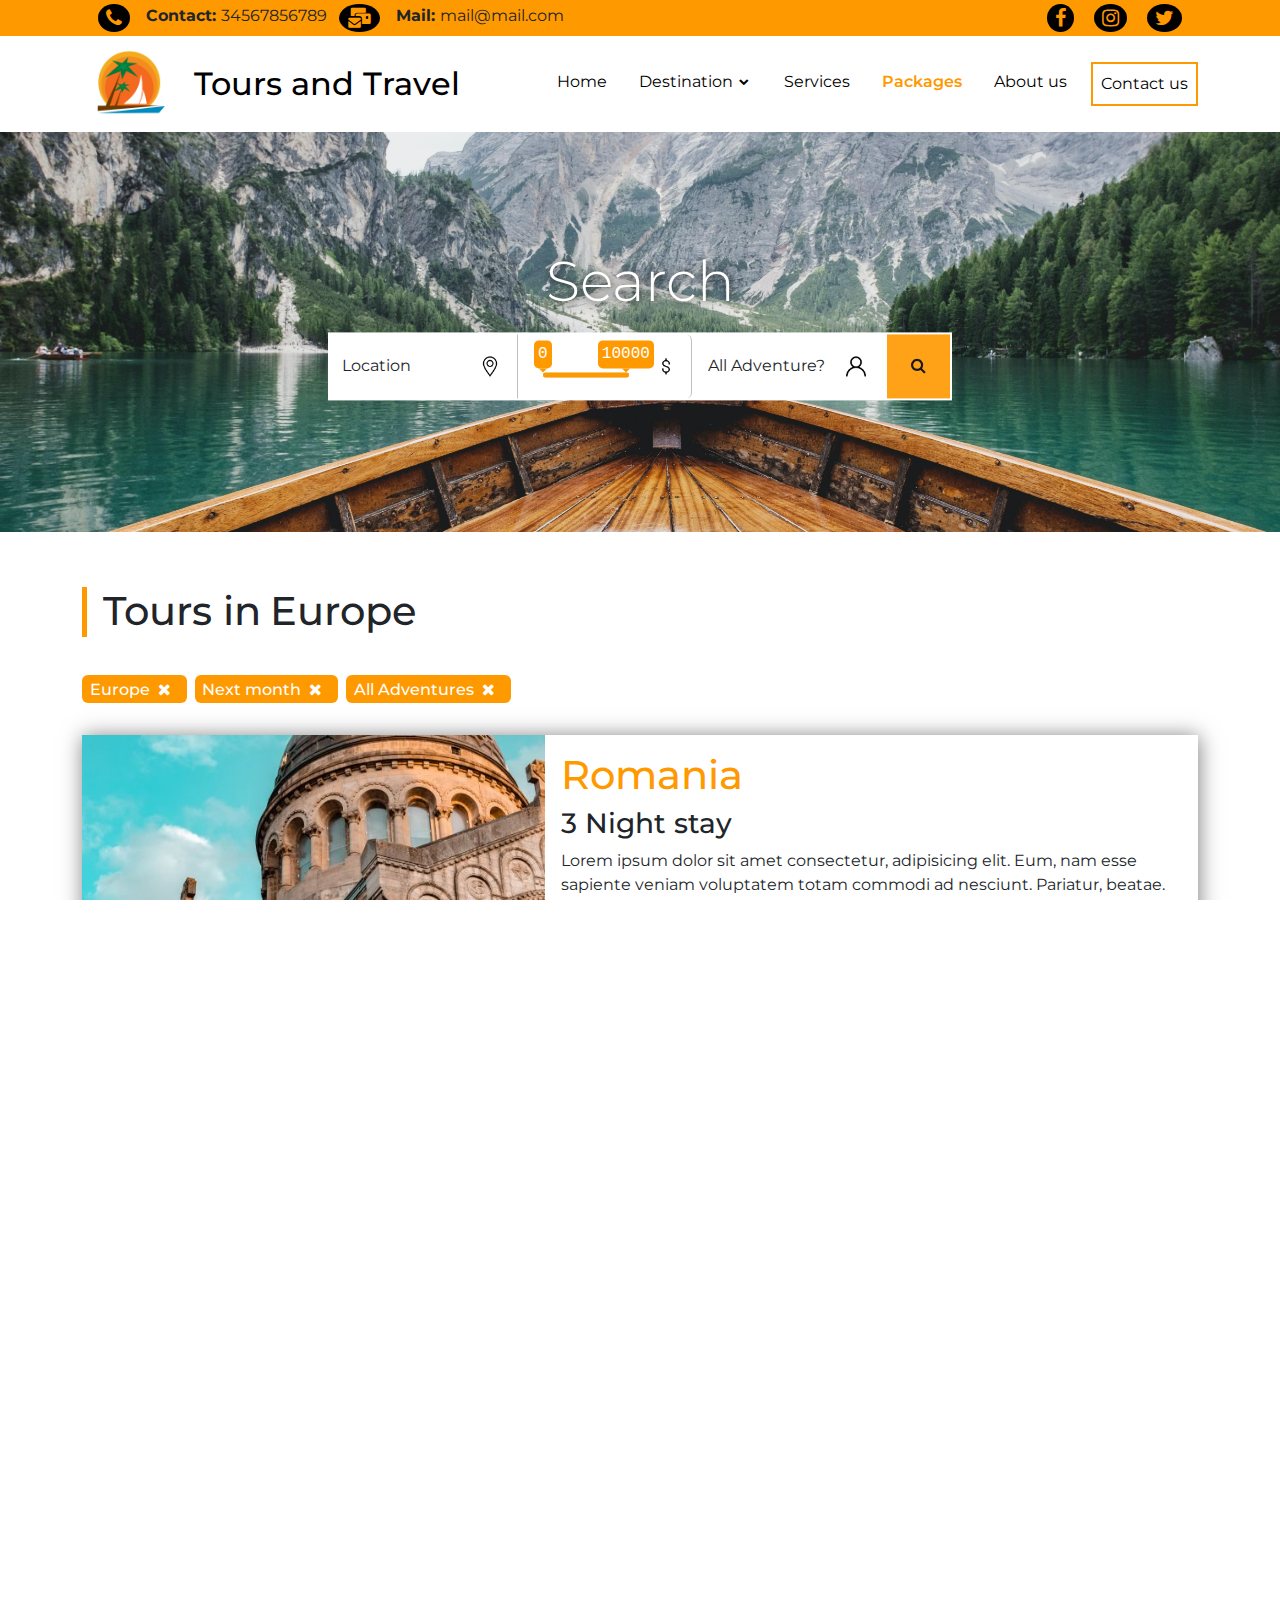
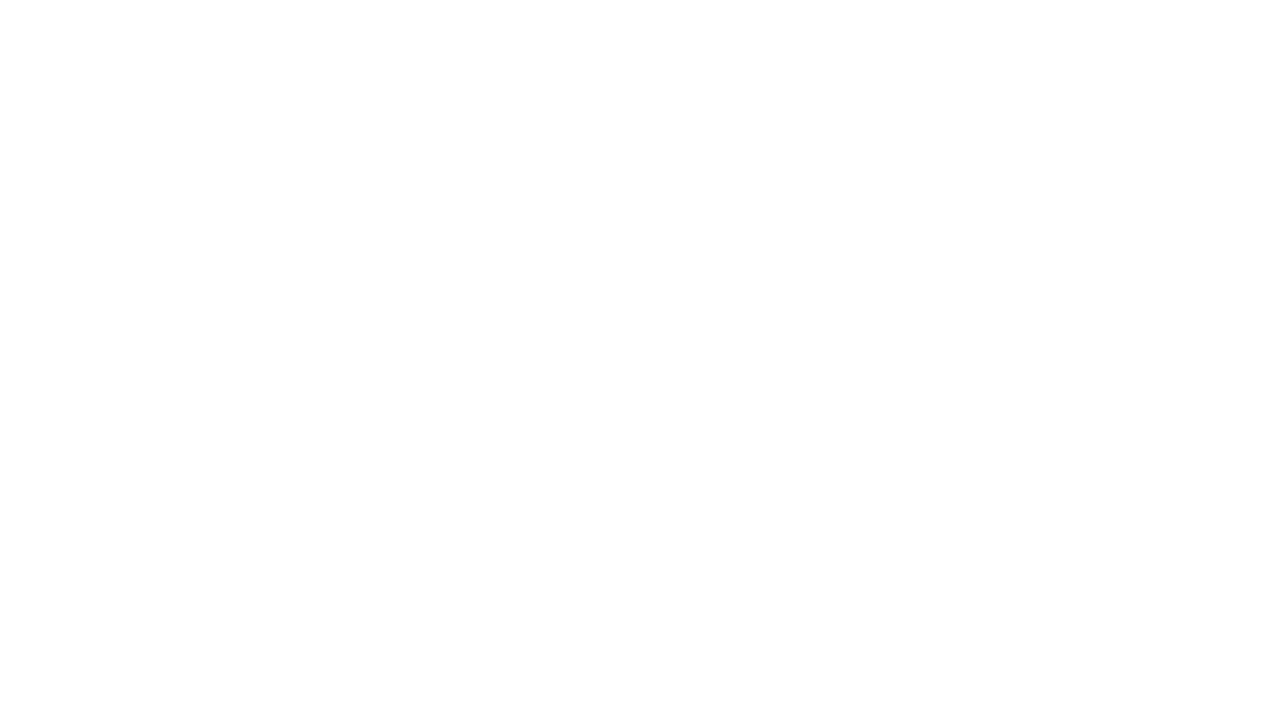
==== commit f30f4da2: "about-us page" ====
--- a/all-package.html
+++ b/all-package.html
@@ -1,49 +1,41 @@
 <!DOCTYPE html>
 <html lang="en">
 
-    <head>
-        <meta charset="UTF-8">
-        <meta http-equiv="X-UA-Compatible" content="IE=edge">
-        <meta name="viewport" content="width=device-width, initial-scale=1.0">
-        <title>Tours and travel</title>
-        <link rel="icon" type="favicon" href="./Images/Flaticons/tours.png">
-        <link rel="stylesheet"
-             href="https://cdnjs.cloudflare.com/ajax/libs/font-awesome/6.2.0/css/all.min.css"/>
-        <!-- owl carousel css link -->
-            <link rel="stylesheet" href="./external-libs/owl.carousel.min.css">
-        <!-- owl carousel theme.css link -->
-        <link rel="stylesheet" href="./external-libs/owl.theme.default.min.css">
-        <script
-            src="https://cdnjs.cloudflare.com/ajax/libs/jquery/3.6.1/jquery.min.js"></script>
-        <script
-            src="https://cdnjs.cloudflare.com/ajax/libs/OwlCarousel2/2.3.4/owl.carousel.min.js"
-            integrity="sha512-bPs7Ae6pVvhOSiIcyUClR7/q2OAsRiovw4vAkX+zJbw3ShAeeqezq50RIIcIURq7Oa20rW2n2q+fyXBNcU9lrw=="
-            crossorigin="anonymous"></script>
-        <!-- Bootstrap -->
-        <link
-            href="https://cdn.jsdelivr.net/npm/bootstrap@5.1.3/dist/css/bootstrap.min.css"
-            rel="stylesheet">
-        <script
-            src="https://cdn.jsdelivr.net/npm/bootstrap@5.1.3/dist/js/bootstrap.bundle.min.js"></script>
-        <!-- Animate.css -->
-        <link rel="stylesheet"
-            href="https://cdnjs.cloudflare.com/ajax/libs/animate.css/4.1.1/animate.min.css"
-            />
-        <!-- Range picker css  -->
-        <link rel="stylesheet" href="./external-libs/range-picker.min.css" type="text/css" charset="utf-8" />
-        <!-- Range picker js -->
-        <script src="./external-libs/range_picker.min.js" type="text/javascript" charset="utf-8"></script>
-        <!-- CSS -->
-        <link rel="stylesheet" href="style.css">
-        <!-- JS -->
-        <script defer src="js/app.js"></script>
-        <script defer src="./js/animation-on-scroll.js"></script>
-        <script defer src="rangepicker.js"></script>
-
-    </head>
+<head>
+    <meta charset="UTF-8">
+    <meta http-equiv="X-UA-Compatible" content="IE=edge">
+    <meta name="viewport" content="width=device-width, initial-scale=1.0">
+    <title>Tours and travel</title>
+    <link rel="icon" type="favicon" href="./Images/Flaticons/tours.png">
+    <link rel="stylesheet" href="https://cdnjs.cloudflare.com/ajax/libs/font-awesome/6.2.0/css/all.min.css" />
+    <!-- owl carousel css link -->
+    <link rel="stylesheet" href="./external-libs/owl.carousel.min.css">
+    <!-- owl carousel theme.css link -->
+    <link rel="stylesheet" href="./external-libs/owl.theme.default.min.css">
+    <script src="https://cdnjs.cloudflare.com/ajax/libs/jquery/3.6.1/jquery.min.js"></script>
+    <script src="https://cdnjs.cloudflare.com/ajax/libs/OwlCarousel2/2.3.4/owl.carousel.min.js"
+        integrity="sha512-bPs7Ae6pVvhOSiIcyUClR7/q2OAsRiovw4vAkX+zJbw3ShAeeqezq50RIIcIURq7Oa20rW2n2q+fyXBNcU9lrw=="
+        crossorigin="anonymous"></script>
+    <!-- Bootstrap -->
+    <link href="https://cdn.jsdelivr.net/npm/bootstrap@5.1.3/dist/css/bootstrap.min.css" rel="stylesheet">
+    <script src="https://cdn.jsdelivr.net/npm/bootstrap@5.1.3/dist/js/bootstrap.bundle.min.js"></script>
+    <!-- Animate.css -->
+    <link rel="stylesheet" href="https://cdnjs.cloudflare.com/ajax/libs/animate.css/4.1.1/animate.min.css" />
+    <!-- Range picker css  -->
+    <link rel="stylesheet" href="./external-libs/range-picker.min.css" type="text/css" charset="utf-8" />
+    <!-- Range picker js -->
+    <script src="./external-libs/range_picker.min.js" type="text/javascript" charset="utf-8"></script>
+    <!-- CSS -->
+    <link rel="stylesheet" href="style.css">
+    <!-- JS -->
+    <script defer src="js/app.js"></script>
+    <script defer src="./js/animation-on-scroll.js"></script>
+    <script defer src="rangepicker.js"></script>
+
+</head>
 
 <body>
-    
+
     <div class="banner d-none d-sm-block" id="top">
         <div class="container p-1 ">
             <div class="d-flex justify-content-between ps-md-3 pe-md-3 flex-column flex-md-row ">
@@ -54,7 +46,7 @@
                     <p><strong>Contact: </strong>34567856789</p>
                     <div class="d-flex ms-1">
                         <div class="alert_icon ps-2 pe-3 ">
-                           <i class="fa fa-mail-bulk   "></i>
+                            <i class="fa fa-mail-bulk   "></i>
                         </div>
                         <p><strong>Mail: </strong>mail@mail.com</p>
                     </div>
@@ -73,25 +65,21 @@
         <nav class="navbar navbar-expand-lg navbar-light">
             <div class="navbar-brand mt-lg-0 mt-0 d-flex ">
                 <a href="./index.html"><img src="./Images/Flaticons/tours.png" alt=""></a>
-                <h2 class="m-3 d-sm-block d-none link "><a href="./index.html" class="text-black">Tours and Travel</a></h2>
-            </div>
-            <button type="button" data-bs-toggle="collapse"
-                data-bs-target="#navbarNav" class="Navbartoggler border-0
-                bg-white m-3 me-0 d-block d-lg-none"
-                aria-controls="navbarNav" aria-expanded="false"
-                aria-label="Toggle navigation"><span
-                    class="navbar-toggler-icon"></span></button>
+                <h2 class="m-3 d-sm-block d-none link "><a href="./index.html" class="text-black">Tours and Travel</a>
+                </h2>
+            </div>
+            <button type="button" data-bs-toggle="collapse" data-bs-target="#navbarNav" class="Navbartoggler border-0
+                bg-white m-3 me-0 d-block d-lg-none" aria-controls="navbarNav" aria-expanded="false"
+                aria-label="Toggle navigation"><span class="navbar-toggler-icon"></span></button>
             <div class="collapse navbar-collapse ms-4" id="navbarNav">
                 <ul class="navbar-nav ">
                     <li class="nav-item ms-3 "><a href="./index.html" class="
                             nav-link text-black ">Home</a></li>
                     <li class="nav-item ms-3 dropdown">
                         <a href="#" class=" nav-link text-black
-                            dropdown-toggle" id="navbarDropdown"
-                            role="button" data-bs-toggle="dropdown"
+                            dropdown-toggle" id="navbarDropdown" role="button" data-bs-toggle="dropdown"
                             aria-expanded="false">Destination</a>
-                        <ul class="dropdown-menu"
-                            aria-labelledby="navbarDropdown">
+                        <ul class="dropdown-menu" aria-labelledby="navbarDropdown">
                             <li><a href="./country.html" class="dropdown-item">USA</a></li>
                             <li><a href="#" class="dropdown-item">Europe</a></li>
                             <li><a href="#" class="dropdown-item">Asia</a></li>
@@ -102,14 +90,14 @@
                     </li>
                     <li class="nav-item ms-3"><a href="./services.html" class=" nav-link
                             text-black ">Services</a></li>
-                            <li class="nav-item ms-3 active pb-0 link"><a  href="./all-package.html" class=" nav-link
+                    <li class="nav-item ms-3 active pb-0 link"><a href="./all-package.html" class=" nav-link
                                 text-black ">Packages</a></li>
-                                <li class="nav-item ms-3"><a href="./about-us.html" class=" nav-link
+                    <li class="nav-item ms-3"><a href="./about-us.html" class=" nav-link
                                     text-black ">About us</a></li>
                     <li>
                         <a href="./contact.html" class="text-decoration-none">
                             <button class="nav-item button-bordered button p-2 ms-3
-                                d-lg-block d-none" >Contact us</button>
+                                d-lg-block d-none">Contact us</button>
                         </a>
                     </li>
                 </ul>
@@ -124,7 +112,8 @@
             <div class="search-box-wrapper  ms-2 me-2">
                 <form>
                     <div class="form-group d-flex justify-content-center flex-column flex-md-row">
-                        <select class="form-select form-control" type="text" name="location" id="location" placeholder="Where?"required>
+                        <select class="form-select form-control" type="text" name="location" id="location"
+                            placeholder="Where?" required>
                             <option value="1">Location</option>
                             <option value="2">Europe</option>
                             <option value="3">Asia</option>
@@ -133,14 +122,15 @@
                         </select>
                         <div id="price-range" class="form-control"></div>
                         <select class="form-control form-select" name="tour-type" id="search-tour-type" required>
-                           
-                                <option value="1">All Adventure?</option>
-                                <option value="2">Urban Tour</option>
-                                <option value="3">Hiking</option>
-                                <option value="4">Historic</option>
-                            
+
+                            <option value="1">All Adventure?</option>
+                            <option value="2">Urban Tour</option>
+                            <option value="3">Hiking</option>
+                            <option value="4">Historic</option>
+
                         </select>
-                        <button title type="submit" class="button-simple"><i class="fa fa-search" aria-hidden="true"></i></button>
+                        <button title type="submit" class="button-simple"><i class="fa fa-search"
+                                aria-hidden="true"></i></button>
                     </div>
                 </form>
             </div>
@@ -149,140 +139,156 @@
     </div>
 
     <div class="section container">
-            <div class="section-heading-wrapper justify-content-start">
-                <div class="line"></div>
-                <h1 class="text-start">Tours in&MediumSpace;<h1 id="location">Europe</h1></h1>
-            </div>
-            <div class="tags filters d-flex flex-sm-row justify-content-start gap-2 flex-column">
-                <span class="badge d-flex">
-                    <h6 class="mb-0">Europe</h6>
-                    <button><i class="fa fa-close" aria-hidden="true"></i></button>
-                </span>
-                <span class="badge d-flex">
-                    <h6 class="mb-0">Next month</h6>
-                    <button><i class="fa fa-close" aria-hidden="true"></i></button>
-                </span>
-                <span class="badge d-flex" >
-                    <h6 class="mb-0" >All Adventures</h6>
-                    <button ><i class="fa fa-close" aria-hidden="true"></i></button>
-                </span>
-            </div>
-
-            <div class="packages-list">
-                <div class="package">
-                    <div class="row ">
-                        <div class="col-lg-5 img-wrapper">
-                            <img src="./Images/Places/cathedral.jpg" alt="">
-                        </div>
-                        <div class="col-lg-7 d-flex justify-content-between flex-column search-package-content">
-
-                                <h1 class="package-title">Romania</h1>
-                                <h3 class="package-subheading">3 Night stay</h3>
-                                <p class="package-text">Lorem ipsum dolor sit amet consectetur, adipisicing elit. Eum, nam esse sapiente
-                                    veniam voluptatem totam commodi ad nesciunt. Pariatur, beatae.</p>
-
-                                <div class="mt-3 d-flex align-baseline search-package-rating ">
-                                    <p class="package-duration me-1">10 days</p>
-                                    <div class="ms-1 stars text d-flex">
-                                        <i class="fa fa-star " aria-hidden="true"></i>
-                                        <i class="fa fa-star" aria-hidden="true"></i>
-                                        <i class="fa fa-star" aria-hidden="true"></i>
-                                        <i class="fa fa-star" aria-hidden="true"></i>
-                                        <i class="fa fa-star" aria-hidden="true"></i>
-                                        <p class="text-black ms-2">(29)</p>
-                                    </div>
-                                </div>
-
-                                
-
-                                <div class="d-flex justify-content-lg-between  align-items-center justify-content-center flex-column-reverse flex-lg-row">
-                                    <button class="button-simple" onclick="location.href = './package.html'"><a   class="text-decoration-none text-black ">About Package</a></button>
-                                    <div class="d-flex me-lg-3 price">
-                                        <h1 class="package-price mt-3 mb-3">$1200</h1>
-                                        <h4 class="package-old-price mt-3 mb-3 text-decoration-line-through ps-1 text-black-50 ">$1500</h4>
-                                    </div>
-                                </div>
-            
-                        </div>
-                    </div>
-                </div>
-                <div class="package">
-                    <div class="row">
-                        <div class="col-lg-5 img-wrapper">
-                            <img src="./Images/Places/big-ben (1).jpg" alt="">
-                        </div>
-                        <div class="col-lg-7 d-flex justify-content-between flex-column search-package-content">
-
-                                <h1 class="package-title">London</h1>
-                                <h3 class="package-subheading">5 star hotel</h3>
-                                <p class="package-text">Lorem ipsum dolor sit amet consectetur, adipisicing elit. Eum, nam esse sapiente
-                                    veniam voluptatem totam commodi ad nesciunt. Pariatur, beatae.</p>
-
-                                <div class="mt-3 d-flex align-baseline search-package-rating">
-                                    <p class="package-duration me-1">10 days</p>
-                                    <div class="ms-1 stars text d-flex">
-                                        <i class="fa fa-star " aria-hidden="true"></i>
-                                        <i class="fa fa-star" aria-hidden="true"></i>
-                                        <i class="fa fa-star" aria-hidden="true"></i>
-                                        <i class="fa fa-star" aria-hidden="true"></i>
-                                        <i class="fa fa-star" aria-hidden="true"></i>
-                                        <p class="text-black ms-2">(29)</p>
-                                    </div>
-                                </div>
-
-                                
-
-                                <div class="d-flex justify-content-lg-between  align-items-center justify-content-center flex-column-reverse flex-lg-row">
-                                    <button class="button-simple" onclick="location.href = './package.html'"><a   class="text-decoration-none text-black ">About Package</a></button>
-                                    <div class="d-flex me-lg-3 price">
-                                        <h1 class="package-price mt-3 mb-3">$1350</h1>
-                                        <h4 class="package-old-price mt-3 mb-3 text-decoration-line-through ps-1 text-black-50 ">$2500</h4>
-                                    </div>
-                                </div>
-                        </div>
-                    </div>
-                </div>
-                <div class="package  ">
-                    <div class="row">
-                        <div class="col-lg-5 img-wrapper">
-                            <img src="./Images/Places/paris.jpg" alt="">
-                        </div>
-                        <div class="col-lg-7 d-flex justify-content-between flex-column search-package-content">
-
-                                <h1 class="package-title">Paris</h1>
-                                <h3 class="package-subheading">3 Night stay</h3>
-                                <p class="package-text">Lorem ipsum dolor sit amet consectetur, adipisicing elit. Eum, nam esse sapiente
-                                    veniam voluptatem totam commodi ad nesciunt. Pariatur, beatae.</p>
-
-                                <div class="mt-3 d-flex align-baseline search-package-rating">
-                                    <p class="package-duration me-1">10 days</p>
-                                    <div class="ms-1 stars text d-flex">
-                                        <i class="fa fa-star " aria-hidden="true"></i>
-                                        <i class="fa fa-star" aria-hidden="true"></i>
-                                        <i class="fa fa-star" aria-hidden="true"></i>
-                                        <i class="fa fa-star" aria-hidden="true"></i>
-                                        <i class="fa fa-star" aria-hidden="true"></i>
-                                        <p class="text-black ms-2">(29)</p>
-                                    </div>
-                                </div>
-
-                                
-
-                                
-                                <div class="d-flex justify-content-lg-between  align-items-center justify-content-center flex-column-reverse flex-lg-row">
-                                    <button class="button-simple" onclick="location.href = './package.html'"><a   class="text-decoration-none text-black ">About Package</a></button>
-                                    <div class="d-flex me-lg-3 price">
-                                        <h1 class="package-price mt-3 mb-3">$1600</h1>
-                                        <h4 class="package-old-price mt-3 mb-3 text-decoration-line-through ps-1 text-black-50 ">$2000</h4>
-                                    </div>
-                                </div>
-            
-                        </div>
-                    </div>
-                </div>
-            </div>
-
-            <div class="d-flex justify-content-center"><button class="button-bordered p-3">Load More</button></div>
+        <div class="section-heading-wrapper justify-content-start">
+            <div class="line"></div>
+            <h1 class="text-start">Tours in&MediumSpace;<h1 id="location">Europe</h1>
+            </h1>
+        </div>
+        <div class="tags filters d-flex flex-sm-row justify-content-start gap-2 flex-column">
+            <span class="badge d-flex">
+                <h6 class="mb-0">Europe</h6>
+                <button><i class="fa fa-close" aria-hidden="true"></i></button>
+            </span>
+            <span class="badge d-flex">
+                <h6 class="mb-0">Next month</h6>
+                <button><i class="fa fa-close" aria-hidden="true"></i></button>
+            </span>
+            <span class="badge d-flex">
+                <h6 class="mb-0">All Adventures</h6>
+                <button><i class="fa fa-close" aria-hidden="true"></i></button>
+            </span>
+        </div>
+
+        <div class="packages-list">
+            <div class="package">
+                <div class="row ">
+                    <div class="col-lg-5 img-wrapper">
+                        <img src="./Images/Places/cathedral.jpg" alt="">
+                    </div>
+                    <div class="col-lg-7 d-flex justify-content-between flex-column search-package-content">
+
+                        <h1 class="package-title">Romania</h1>
+                        <h3 class="package-subheading">3 Night stay</h3>
+                        <p class="package-text">Lorem ipsum dolor sit amet consectetur, adipisicing elit. Eum, nam esse
+                            sapiente
+                            veniam voluptatem totam commodi ad nesciunt. Pariatur, beatae.</p>
+
+                        <div class="mt-3 d-flex align-baseline search-package-rating ">
+                            <p class="package-duration me-1">10 days</p>
+                            <div class="ms-1 stars text d-flex">
+                                <i class="fa fa-star " aria-hidden="true"></i>
+                                <i class="fa fa-star" aria-hidden="true"></i>
+                                <i class="fa fa-star" aria-hidden="true"></i>
+                                <i class="fa fa-star" aria-hidden="true"></i>
+                                <i class="fa fa-star" aria-hidden="true"></i>
+                                <p class="text-black ms-2">(29)</p>
+                            </div>
+                        </div>
+
+
+
+                        <div
+                            class="d-flex justify-content-lg-between  align-items-center justify-content-center flex-column-reverse flex-lg-row">
+                            <button class="button-simple" onclick="location.href = './package.html'"><a
+                                    class="text-decoration-none text-black ">About Package</a></button>
+                            <div class="d-flex me-lg-3 price">
+                                <h1 class="package-price mt-3 mb-3">$1200</h1>
+                                <h4
+                                    class="package-old-price mt-3 mb-3 text-decoration-line-through ps-1 text-black-50 ">
+                                    $1500</h4>
+                            </div>
+                        </div>
+
+                    </div>
+                </div>
+            </div>
+            <div class="package">
+                <div class="row">
+                    <div class="col-lg-5 img-wrapper">
+                        <img src="./Images/Places/big-ben (1).jpg" alt="">
+                    </div>
+                    <div class="col-lg-7 d-flex justify-content-between flex-column search-package-content">
+
+                        <h1 class="package-title">London</h1>
+                        <h3 class="package-subheading">5 star hotel</h3>
+                        <p class="package-text">Lorem ipsum dolor sit amet consectetur, adipisicing elit. Eum, nam esse
+                            sapiente
+                            veniam voluptatem totam commodi ad nesciunt. Pariatur, beatae.</p>
+
+                        <div class="mt-3 d-flex align-baseline search-package-rating">
+                            <p class="package-duration me-1">10 days</p>
+                            <div class="ms-1 stars text d-flex">
+                                <i class="fa fa-star " aria-hidden="true"></i>
+                                <i class="fa fa-star" aria-hidden="true"></i>
+                                <i class="fa fa-star" aria-hidden="true"></i>
+                                <i class="fa fa-star" aria-hidden="true"></i>
+                                <i class="fa fa-star" aria-hidden="true"></i>
+                                <p class="text-black ms-2">(29)</p>
+                            </div>
+                        </div>
+
+
+
+                        <div
+                            class="d-flex justify-content-lg-between  align-items-center justify-content-center flex-column-reverse flex-lg-row">
+                            <button class="button-simple" onclick="location.href = './package.html'"><a
+                                    class="text-decoration-none text-black ">About Package</a></button>
+                            <div class="d-flex me-lg-3 price">
+                                <h1 class="package-price mt-3 mb-3">$1350</h1>
+                                <h4
+                                    class="package-old-price mt-3 mb-3 text-decoration-line-through ps-1 text-black-50 ">
+                                    $2500</h4>
+                            </div>
+                        </div>
+                    </div>
+                </div>
+            </div>
+            <div class="package  ">
+                <div class="row">
+                    <div class="col-lg-5 img-wrapper">
+                        <img src="./Images/Places/paris.jpg" alt="">
+                    </div>
+                    <div class="col-lg-7 d-flex justify-content-between flex-column search-package-content">
+
+                        <h1 class="package-title">Paris</h1>
+                        <h3 class="package-subheading">3 Night stay</h3>
+                        <p class="package-text">Lorem ipsum dolor sit amet consectetur, adipisicing elit. Eum, nam esse
+                            sapiente
+                            veniam voluptatem totam commodi ad nesciunt. Pariatur, beatae.</p>
+
+                        <div class="mt-3 d-flex align-baseline search-package-rating">
+                            <p class="package-duration me-1">10 days</p>
+                            <div class="ms-1 stars text d-flex">
+                                <i class="fa fa-star " aria-hidden="true"></i>
+                                <i class="fa fa-star" aria-hidden="true"></i>
+                                <i class="fa fa-star" aria-hidden="true"></i>
+                                <i class="fa fa-star" aria-hidden="true"></i>
+                                <i class="fa fa-star" aria-hidden="true"></i>
+                                <p class="text-black ms-2">(29)</p>
+                            </div>
+                        </div>
+
+
+
+
+                        <div
+                            class="d-flex justify-content-lg-between  align-items-center justify-content-center flex-column-reverse flex-lg-row">
+                            <button class="button-simple" onclick="location.href = './package.html'"><a
+                                    class="text-decoration-none text-black ">About Package</a></button>
+                            <div class="d-flex me-lg-3 price">
+                                <h1 class="package-price mt-3 mb-3">$1600</h1>
+                                <h4
+                                    class="package-old-price mt-3 mb-3 text-decoration-line-through ps-1 text-black-50 ">
+                                    $2000</h4>
+                            </div>
+                        </div>
+
+                    </div>
+                </div>
+            </div>
+        </div>
+
+        <div class="d-flex justify-content-center"><button class="button-bordered p-3">Load More</button></div>
     </div>
 
 
@@ -336,6 +342,7 @@
         </div>
     </div>
 
-  
+
 </body>
+
 </html>--- a/style.css
+++ b/style.css
@@ -208,10 +208,6 @@
     cursor: pointer;
     margin-bottom: 0px;
 }
-.link{
-    cursor: pointer;
-    
-}
 
 
 .social-icons .fa {
@@ -219,6 +215,20 @@
     text-decoration: none;
     margin-inline: .5rem;
 }
+.banner .fa{
+    background-color: black;
+    padding: 4px;
+    color: var(--main-color);
+    border-radius: 50%;
+    font-size: 20px;
+    padding-inline:8px;
+}
+.link{
+    cursor: pointer;
+    
+}
+
+
 
 /***** End Banner *****/
 
@@ -883,9 +893,12 @@
 /***** page-country *****/
 .hero-image {
     position: relative;
-    width: auto;
+    width:100vw;
     height: 250px;
-}
+    z-index: 10;
+    display: inline-block;
+}
+
 
 @media (max-width: 500px) {
     .hero-image {
@@ -897,8 +910,9 @@
     width: 100%;
     height: 100%;
     object-fit: cover;
-    box-shadow: 0px 0px 200px rgb(0, 0, 0, 0.9) inset;
     border: none;
+    z-index: 5;
+    display: block;
 }
 
 .hero-text-wrapper {
@@ -1408,4 +1422,23 @@
 .hero-image.package-search{
     height: 400px;
 }
-/***** End search page *****/+/***** End search page *****/
+
+/***** contact *****/
+.contact-info .fa{
+    font-size: 30px;
+    color: var(--main-color);
+    margin-inline-end: 1rem;
+}
+.contact-info .fa-mobile-phone{
+    font-size: 40px;
+}
+.contact-info .info{
+    margin-block:1rem ;
+}
+
+.contact .form-control{
+    border: 1px gray solid;
+}
+
+/***** End contact *****/